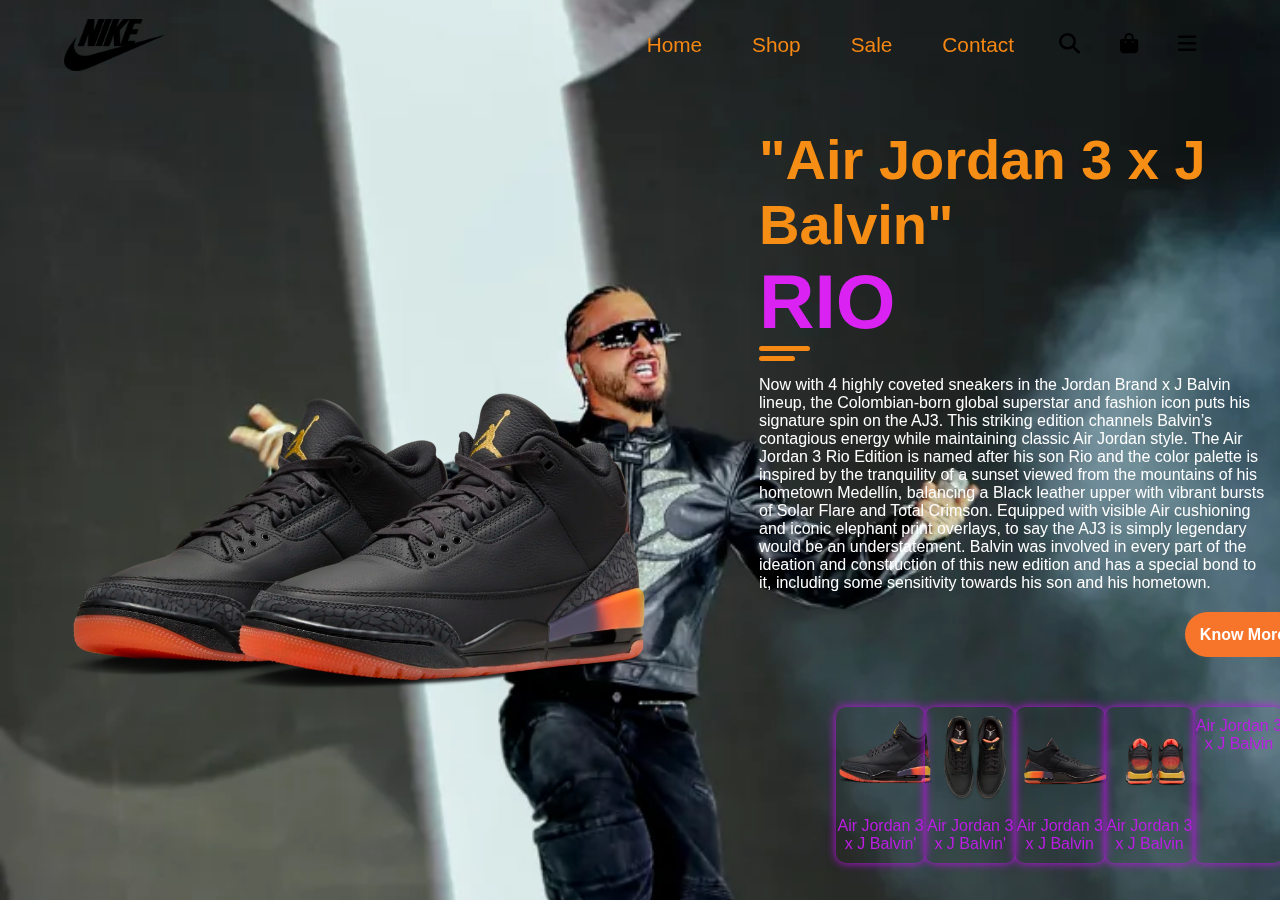
==== J bavlin nk.html @ c175f49c "Add files via upload" ====
<!DOCTYPE html>
<html lang="en">
<head>
    <meta charset="UTF-8">
    <meta name="viewport" content="width=device-width, initial-scale=1.0">
    <link rel="stylesheet" href="https://cdnjs.cloudflare.com/ajax/libs/font-awesome/6.5.1/css/all.min.css">
    <link rel="stylesheet" href="https://unpkg.com/aos@next/dist/aos.css" />
    <link rel="stylesheet" href="style.css">
    <title>Shoes Website</title>
</head>
<body>
    <nav>
        <div class="nav-container">
            <div class="logo">
                <img src="nikePNG.png" alt="">
            </div>
            <div class="other">
                <div class="links">
                    <div class="link" data-aos="fade-up" data-aos-duration="1000"><a href="NIKE SLID.html">Home</a></div>
                    <div class="link" data-aos="fade-up" data-aos-duration="1000" data-aos-delay="100"><a href="">Shop</a></div>
                    <div class="link" data-aos="fade-up" data-aos-duration="1000" data-aos-delay="200"><a href="">Sale</a></div>
                    <div class="link" data-aos="fade-up" data-aos-duration="1000" data-aos-delay="300"><a href="">Contact</a></div>
                </div>
                <div class="icons">
                    <div data-aos="fade-up" data-aos-duration="1000" data-aos-delay="400"><i class="fa-solid fa-magnifying-glass"></i></div>
                    <div data-aos="fade-up" data-aos-duration="1000" data-aos-delay="500"><i class="fa-solid fa-bag-shopping"></i></div>
                    <div data-aos="fade-up" data-aos-duration="1000" data-aos-delay="600"><i class="fa-solid fa-bars hamburg" onclick="hamburg()"></i></div>
                </div>
            </div>
        </div>
        <div class="dropdown">
            <div class="links">
                <div class="link"><a href="NIKE SLID.html">Home</a></div>
                <div class="link"><a href="">Shop</a></div>
                <div class="link"><a href="">Sale</a></div>
                <div class="link"><a href="">Contact</a></div>
                <i class="fa-solid fa-xmark cancel" onclick="cancel()"></i>
            </div>
        </div>
    </nav>
    <section>
        <div class="image" data-aos="zoom-in-right" data-aos-duration="2000">
            <img src="j6.webp" alt="">
        </div>
        <div class="content">
            <h2 data-aos="fade-right" data-aos-duration="1200" data-aos-delay="700">"Air Jordan 3 x J Balvin"</h2>
            <h1 data-aos="zoom-in" data-aos-duration="1200" data-aos-delay="900">RIO<span></span></h1>
            <hr class="fir-line" data-aos="fade-right" data-aos-duration="1000" data-aos-delay="1000">
            <hr class="sec-line" data-aos="fade-right" data-aos-duration="1000" data-aos-delay="1100">
            <p data-aos="zoom-out" data-aos-duration="1200" data-aos-delay="1200">Now with 4 highly coveted sneakers in the Jordan Brand x J Balvin lineup, the Colombian-born global superstar and fashion icon puts his signature spin on the AJ3. This striking edition channels Balvin’s contagious energy while maintaining classic Air Jordan style. The Air Jordan 3 Rio Edition is named after his son Rio and the color palette is inspired by the tranquility of a sunset viewed from the mountains of his hometown Medellín, balancing a Black leather upper with vibrant bursts of Solar Flare and Total Crimson. Equipped with visible Air cushioning and iconic elephant print overlays, to say the AJ3 is simply legendary would be an understatement. Balvin was involved in every part of the ideation and construction of this new edition and has a special bond to it, including some sensitivity towards his son and his hometown. </p>
            <div class="btn" data-aos="fade-right" data-aos-duration="1200" data-aos-delay="1300"><a href="https://www.nike.com/launch/t/air-jordan-3-x-j-balvin-rio"><button>Know More</button></div><a>
            <div class="other-shoes">
                <div class="shoes" data-aos="fade-up" data-aos-duration="1200" data-aos-delay="1500">        
                    <img src="j1.webp" alt="" onclick="window.open(this.src, 'modal', 'popup')">
                    <label for="">Air Jordan 3 x J Balvin'</label>
                </div>

                <div class="shoes" data-aos="fade-up" data-aos-duration="1200" data-aos-delay="1600">
                    <img src="j4.webp" alt="" onclick="window.open(this.src, 'modal', 'popup')">
                    <label for ="">Air Jordan 3 x J Balvin'</label>
                </div>

                <div class="shoes" data-aos="fade-up" data-aos-duration="1200" data-aos-delay="1600">
                    <img src="j3.webp" alt="" onclick="window.open(this.src, 'modal', 'popup')">
                    <label for="">Air Jordan 3 x J Balvin</label>
                </div>

                <div class="shoes" data-aos="fade-up" data-aos-duration="1200" data-aos-delay="1600">
                    <img src="j5.webp" alt="" onclick="window.open(this.src, 'modal', 'popup')">
                    <label for="">Air Jordan 3 x J Balvin</label>
                </div>
                
                <div class="shoes" data-aos="fade-up" data-aos-duration="1200" data-aos-delay="1700">
                    <img src="j 2.webp" alt="" onclick="window.open(this.src, 'modal', 'popup')">
                    <label for= >Air Jordan 3 x J Balvin</label>
                </div>
            </div>
        </div>
    </section>
    <script src="https://unpkg.com/aos@next/dist/aos.js"></script>
    <script>
      AOS.init({offset:1});    
    </script> 
    <script>
        function hamburg(){
            const navbar = document.querySelector(".dropdown");
            navbar.style.transform = "translateY(0px)"
        }

        function cancel(){
            const navbar = document.querySelector(".dropdown");
            navbar.style.transform = "translateY(-500px)"
        }
 
    </script>
</body>
</html>
---- style.css ----
*{
    padding: 0;
    margin: 0;
    font-family: sans-serif;
    box-sizing: border-box;
}
body{
    width: 100%;
    height: 100vh;
    background-image: url(j8.webp);
    background-position: center;
    background-repeat: no-repeat;
    background-size: cover;
}

p{
    color: #ffffff;
    font-size: bold(3rem, 6vw, 6rem)  
}
nav{
    width: 100%;
    height: 10vh;
}

.nav-container{
    padding: 0 5%;
    width: 100%;
    height: 100%;
    display: flex;
    justify-content: space-between;
    align-items: center;
}

nav .logo img{
    width: 100px;
    height: 100%;
    display: flex;
    align-items: center;
}

nav .other,
.nav-container .links,
.icons{
    display: flex;
}

.nav-container .links a,
.icons div i{
    cursor: pointer;
    font-size: 1.3rem;
    margin: 0 20px;
}

.nav-container .links a{
    margin: 0 25px;
    font-weight: 500;
    color: rgb(245, 135, 18);
    text-decoration: none;
    transition: 0.2s linear;
}

.nav-container .links a:hover{
    color: #d620fa;
}

.dropdown{
    width: 100%;
    height: auto;
    transform: translateY(-500px);
    position: absolute;
    top: 0;
    backdrop-filter: brightness(40%) blur(5px);
    transition: transform 0.3s linear;
}

.dropdown .links{
    width: 100%;
    display: flex;
    text-align: center;
    flex-direction: column;
}

.dropdown .links .link{
    padding: 15px 0;
    transition: 0.2s linear;
}

.dropdown .links .link a {
    color: white;
    text-decoration: none;
}

.dropdown .links .link:hover{
    background-color: #e8840b;
}

.dropdown .cancel{
    font-size: 2rem;
    color: white;
    position: absolute;
    top: 10px;
    right: 15px;
    transition: 0.2s linear;
}

.dropdown .cancel:hover{
    transform: rotate(90deg);
}

/* Section Start */

section{
    width: 100%;
    min-height: 90vh;
    display: flex;
    justify-content: center;
    align-items: center;
}

section .image{
    max-width: 700px;
}

.image img{
    width: 100%;
}

.content{
    width: 40%;
    margin-left: 50px;
}

.content h2{
    font-size: clamp(2rem, 5vw, 3.5rem);
    font-weight: 800;
    color: #f68d15;
}

.content h1{
    font-size: clamp(3rem, 6vw, 6rem);
    font-weight: 700;
    color: #da23f2;
}

.content h1 span{
    color: #f88f1f;
}

.content hr{
    height: 5px;
    background-color: #f68914;
    border: none;
    border-radius: 5px;
}

.content .fir-line{
    width: 10%;
}

.content .sec-line{
    width: 7%;
    margin-top: 5px;
}

.content p{
    margin-top: 15px;
}

.content .btn{
    margin: 20px 0;
    width: 100%;
    display: flex;
    justify-content: end;
    align-items: center;
}

.content .btn button{
    width: 135%;
    height: 5vh;
    font-size: 100%;
    font-weight: 600;
    color: white;
    background-color: #f7752b;
    border-radius: 40px;
    border: none;
    outline: none;
    transition: 0.2s linear;
}

.content .btn button:hover{
    box-shadow: 0 0 10px 5px #da23f2;
}

.content .other-shoes{
    margin:  0 15%;
    width: 70%;
    display: flex;
    justify-content: space-around;
}

.content .other-shoes .shoes{
    display: flex;
    margin-top: 30px;
    border-radius: 10px;
    flex-direction: column;
    width:25%;
    box-shadow: 0 0 10px rgb(192, 16, 236);
}

.content .other-shoes .shoes img{
    width: 100px;
    margin-top: -40px 0 10px 0;
    transition: 0.2s linear;
}

.shoes img:hover{
    scale: 1.2;
}

.other-shoes .shoes label{
    text-align: center;
    margin: 10px 0;
    color: #bb1de3;
}

  
@media (max-width:884px){
    body{
        background-image: url(bg2.png);
    }

    .nav-container .logo img{
        filter: drop-shadow(0 0 10px rgb(253, 157, 13));
    }

    section{
        margin-top: 0;
        display: flex;
        flex-direction: column;
    }

    .content{
        width: 95%;
        margin-left: 0;
    }

    .image{
        width: 100%;
        display: flex;
        justify-content: center;
    }

    .content .other-shoes{
        min-height: 21vh;
        margin-top: 15px 10%;
    }

    .other-shoes .shoes{
        display: flex;
        justify-content: center;
        align-items: center;
    }

}
@media (max-width:440px){
    .nav-container .links{
        display: none;
    }

    .image img{
        width: 65%;
    }

    .content .other-shoes{
        width: 100%;
        margin:15px 0 ;
    }
   
}
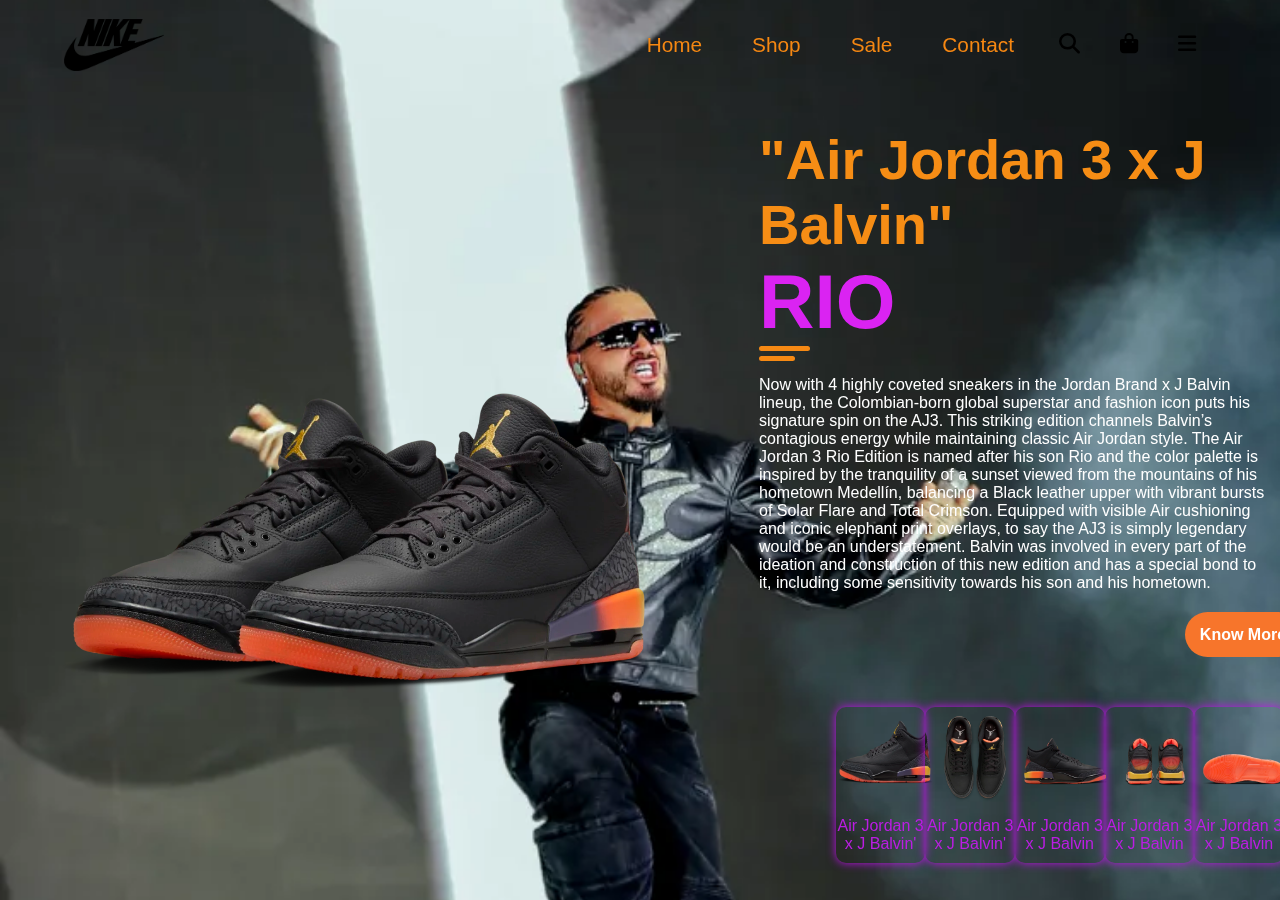
==== commit d9ad6cd9: "Update J bavlin nk.html" ====
--- a/J bavlin nk.html
+++ b/J bavlin nk.html
@@ -16,7 +16,7 @@
             </div>
             <div class="other">
                 <div class="links">
-                    <div class="link" data-aos="fade-up" data-aos-duration="1000"><a href="NIKE SLID.html">Home</a></div>
+                    <div class="link" data-aos="fade-up" data-aos-duration="1000"><a href="index.html">Home</a></div>
                     <div class="link" data-aos="fade-up" data-aos-duration="1000" data-aos-delay="100"><a href="">Shop</a></div>
                     <div class="link" data-aos="fade-up" data-aos-duration="1000" data-aos-delay="200"><a href="">Sale</a></div>
                     <div class="link" data-aos="fade-up" data-aos-duration="1000" data-aos-delay="300"><a href="">Contact</a></div>
@@ -30,7 +30,7 @@
         </div>
         <div class="dropdown">
             <div class="links">
-                <div class="link"><a href="NIKE SLID.html">Home</a></div>
+                <div class="link"><a href="index.html">Home</a></div>
                 <div class="link"><a href="">Shop</a></div>
                 <div class="link"><a href="">Sale</a></div>
                 <div class="link"><a href="">Contact</a></div>
@@ -94,4 +94,4 @@
  
     </script>
 </body>
-</html>+</html>
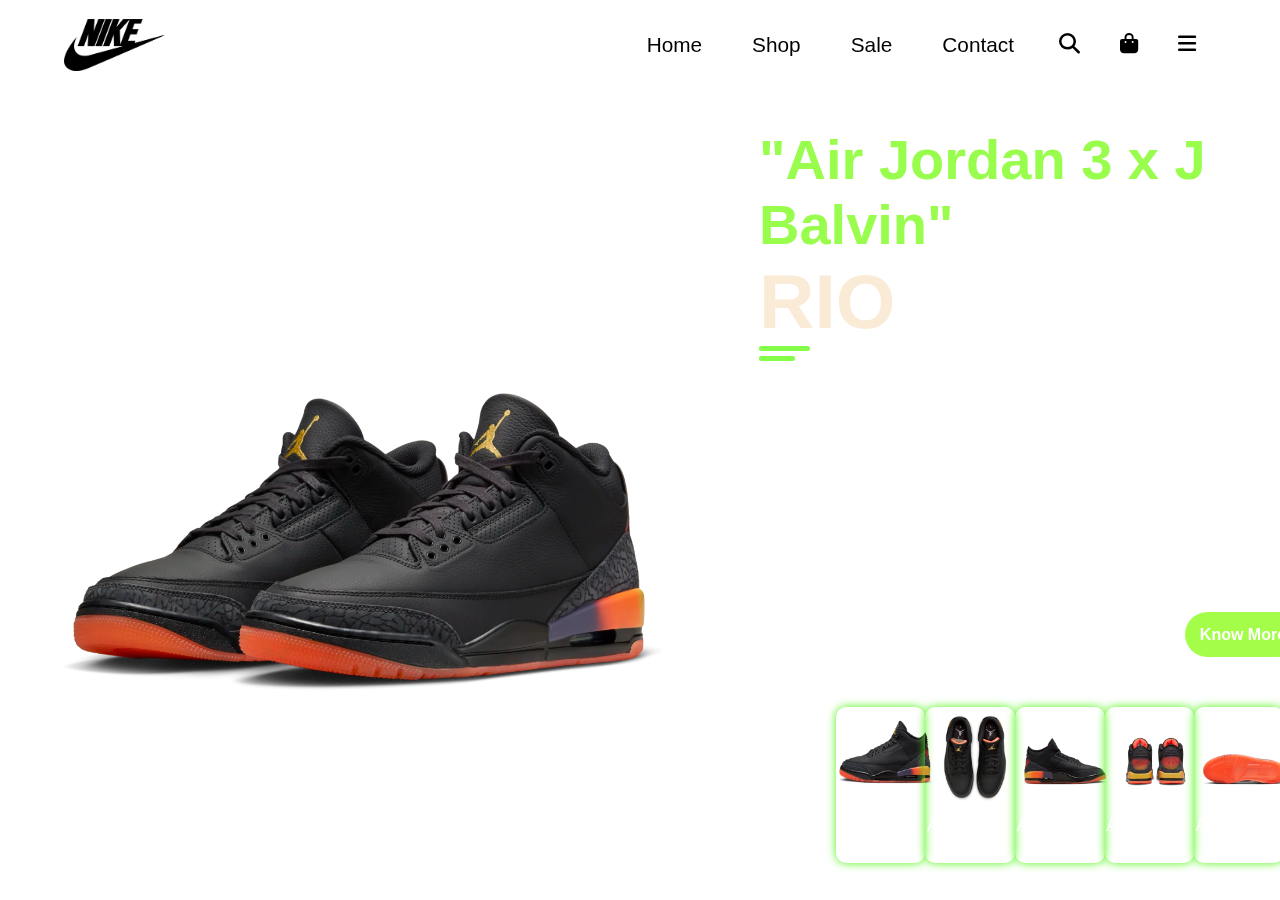
==== commit ab70ee62: "Update J bavlin nk.html" ====
--- a/J bavlin nk.html
+++ b/J bavlin nk.html
@@ -5,7 +5,7 @@
     <meta name="viewport" content="width=device-width, initial-scale=1.0">
     <link rel="stylesheet" href="https://cdnjs.cloudflare.com/ajax/libs/font-awesome/6.5.1/css/all.min.css">
     <link rel="stylesheet" href="https://unpkg.com/aos@next/dist/aos.css" />
-    <link rel="stylesheet" href="style.css">
+    <link rel="stylesheet" href="assets 3/css/style.css">
     <title>Shoes Website</title>
 </head>
 <body>
--- a/assets 3/css/style.css
+++ b/assets 3/css/style.css
@@ -0,0 +1,279 @@
+*{
+    padding: 0;
+    margin: 0;
+    font-family: sans-serif;
+    box-sizing: border-box;
+}
+body{
+    width: 100%;
+    height: 100vh;
+    background-image: url(jack-bright-cactus-fz8117-102.jpg);
+    background-position: center;
+    background-repeat: no-repeat;
+    background-size: cover;
+}
+p{
+    color: #ffffff;
+    font-size: bold(3rem, 6vw, 6rem);
+}
+
+nav{
+    width: 100%;
+    height: 10vh;
+}
+
+.nav-container{
+    padding: 0 5%;
+    width: 100%;
+    height: 100%;
+    display: flex;
+    justify-content: space-between;
+    align-items: center;
+}
+
+nav .logo img{
+    width: 100px;
+    height: 100%;
+    display: flex;
+    align-items: center;
+}
+
+nav .other,
+.nav-container .links,
+.icons{
+    display: flex;
+}
+
+.nav-container .links a,
+.icons div i{
+    cursor: pointer;
+    font-size: 1.3rem;
+    margin: 0 20px;
+}
+
+.nav-container .links a{
+    margin: 0 25px;
+    font-weight: 500;
+    color: black;
+    text-decoration: none;
+    transition: 0.2s linear;
+}
+
+.nav-container .links a:hover{
+    color: #48ec66;
+}
+
+.dropdown{
+    width: 100%;
+    height: auto;
+    transform: translateY(-500px);
+    position: absolute;
+    top: 0;
+    backdrop-filter: brightness(40%) blur(5px);
+    transition: transform 0.3s linear;
+}
+
+.dropdown .links{
+    width: 100%;
+    display: flex;
+    text-align: center;
+    flex-direction: column;
+}
+
+.dropdown .links .link{
+    padding: 15px 0;
+    transition: 0.2s linear;
+}
+
+.dropdown .links .link a {
+    color: white;
+    text-decoration: none;
+}
+
+.dropdown .links .link:hover{
+    background-color: #4cf832;
+}
+
+.dropdown .cancel{
+    font-size: 2rem;
+    color: white;
+    position: absolute;
+    top: 10px;
+    right: 15px;
+    transition: 0.2s linear;
+}
+
+.dropdown .cancel:hover{
+    transform: rotate(90deg);
+}
+
+/* Section Start */
+
+section{
+    width: 100%;
+    min-height: 90vh;
+    display: flex;
+    justify-content: center;
+    align-items: center;
+}
+
+section .image{
+    max-width: 700px;
+}
+
+.image img{
+    width: 100%;
+}
+
+.content{
+    width: 40%;
+    margin-left: 50px;
+}
+
+.content h2{
+    font-size: clamp(2rem, 5vw, 3.5rem);
+    font-weight: 800;
+    color: #99fd4d;
+}
+
+.content h1{
+    font-size: clamp(3rem, 6vw, 6rem);
+    font-weight: 700;
+    color: antiquewhite;
+}
+
+.content h1 span{
+    color: #94f747;
+}
+
+.content hr{
+    height: 5px;
+    background-color: #84fe48;
+    border: none;
+    border-radius: 5px;
+}
+
+.content .fir-line{
+    width: 10%;
+}
+
+.content .sec-line{
+    width: 7%;
+    margin-top: 5px;
+}
+
+.content p{
+    margin-top: 15px;
+}
+
+.content .btn{
+    margin: 20px 0;
+    width: 100%;
+    display: flex;
+    justify-content: end;
+    align-items: center;
+}
+
+.content .btn button{
+    width: 135%;
+    height: 5vh;
+    font-size: 100%;
+    font-weight: 600;
+    color: white;
+    background-color: #a4fe49;
+    border-radius: 40px;
+    border: none;
+    outline: none;
+    transition: 0.2s linear;
+}
+
+.content .btn button:hover{
+    box-shadow: 0 0 10px 5px #a1f74a;
+}
+
+.content .other-shoes{
+    margin:  0 15%;
+    width: 70%;
+    display: flex;
+    justify-content: space-around;
+}
+
+.content .other-shoes .shoes{
+    display: flex;
+    margin-top: 30px;
+    border-radius: 10px;
+    flex-direction: column;
+    width:25%;
+    box-shadow: 0 0 10px rgb(80, 247, 19);
+}
+
+.content .other-shoes .shoes img{
+    width: 100px;
+    margin-top: -40px 0 10px 0;
+    transition: 0.2s linear;
+}
+
+.shoes img:hover{
+    scale: 1.2;
+}
+
+.other-shoes .shoes label{
+    text-align: center;
+    margin: 10px 0;
+    color: #ffffff;
+}
+
+@media (max-width:884px){
+    body{
+        background-image: url(bg2.png);
+    }
+
+    .nav-container .logo img{
+        filter: drop-shadow(0 0 10px rgb(63, 236, 24));
+    }
+
+    section{
+        margin-top: 0;
+        display: flex;
+        flex-direction: column;
+    }
+
+    .content{
+        width: 95%;
+        margin-left: 0;
+    }
+
+    .image{
+        width: 100%;
+        display: flex;
+        justify-content: center;
+    }
+
+    .content .other-shoes{
+        min-height: 21vh;
+        margin-top: 15px 10%;
+    }
+
+    .other-shoes .shoes{
+        display: flex;
+        justify-content: center;
+        align-items: center;
+    }
+
+}
+
+@media (max-width:440px){
+    .nav-container .links{
+        display: none;
+    }
+
+    .image img{
+        width: 65%;
+    }
+
+    .content .other-shoes{
+        width: 100%;
+        margin:15px 0 ;
+    }
+   
+}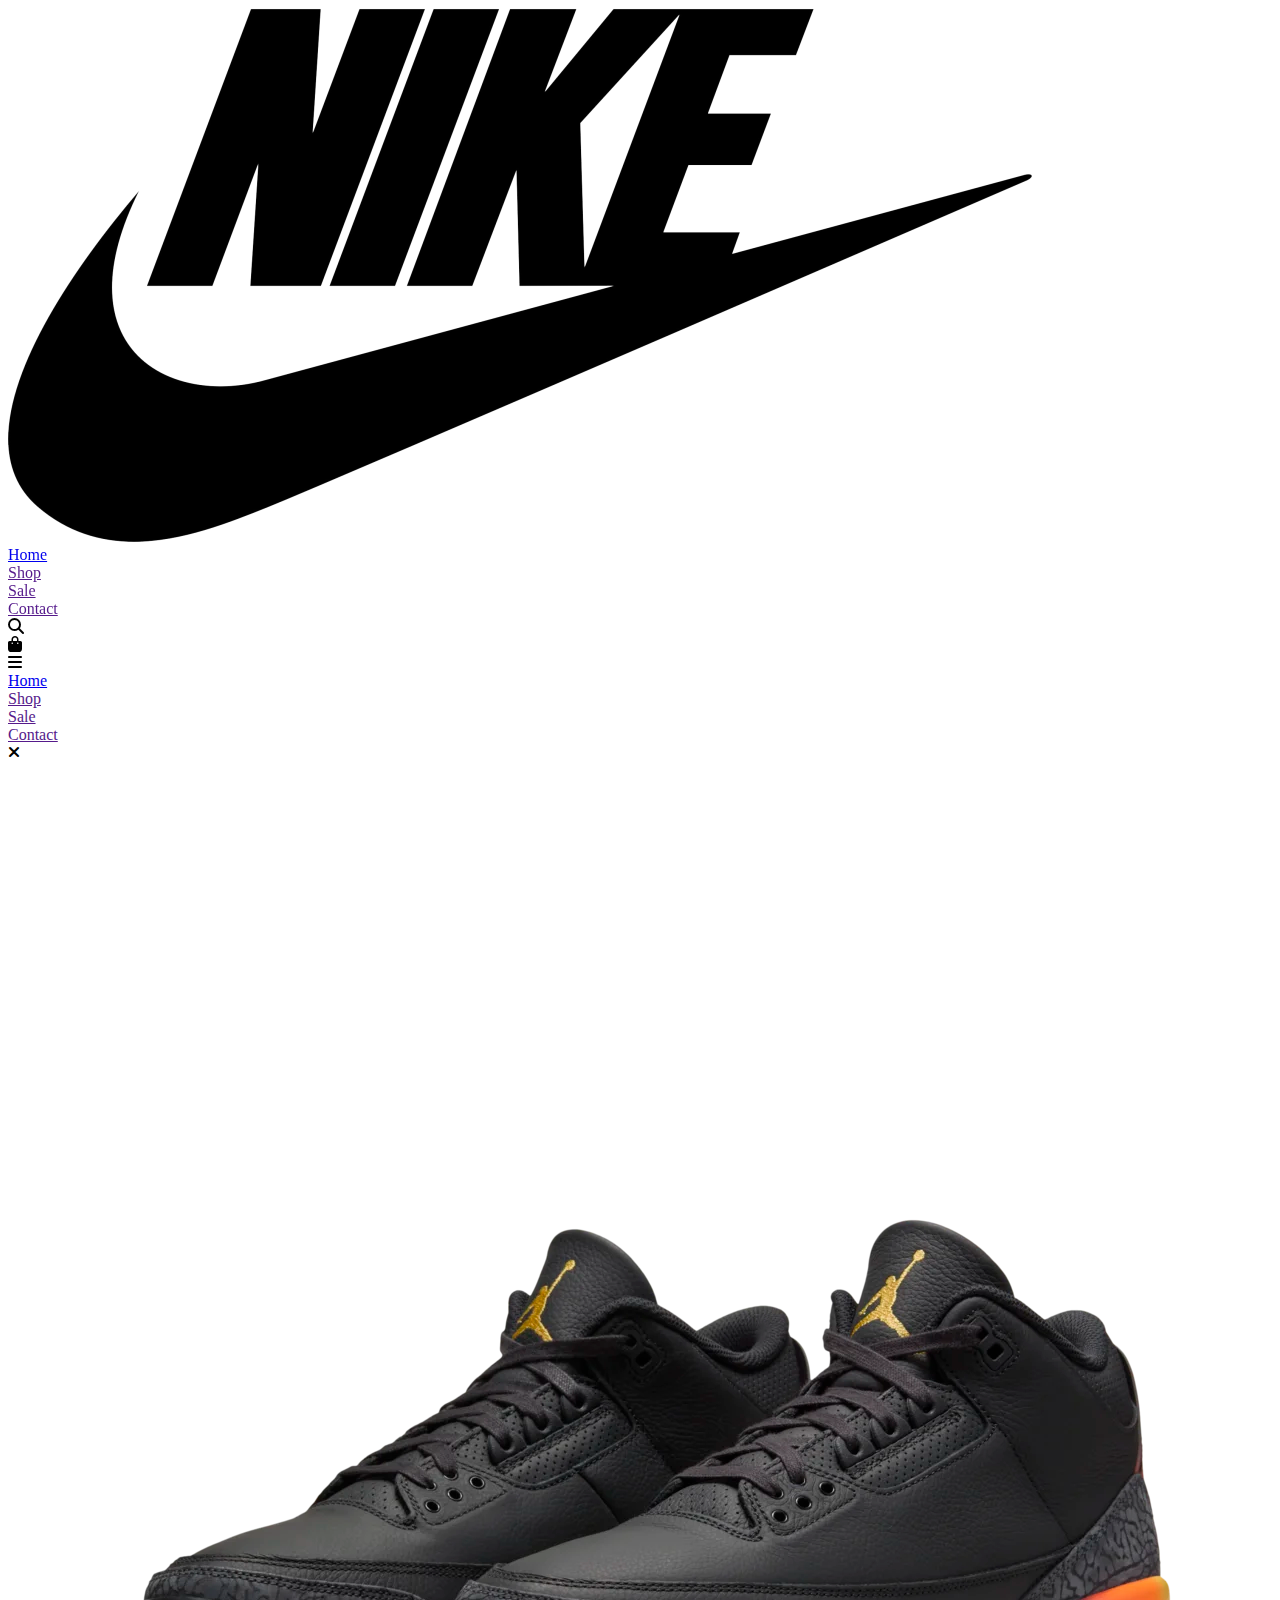
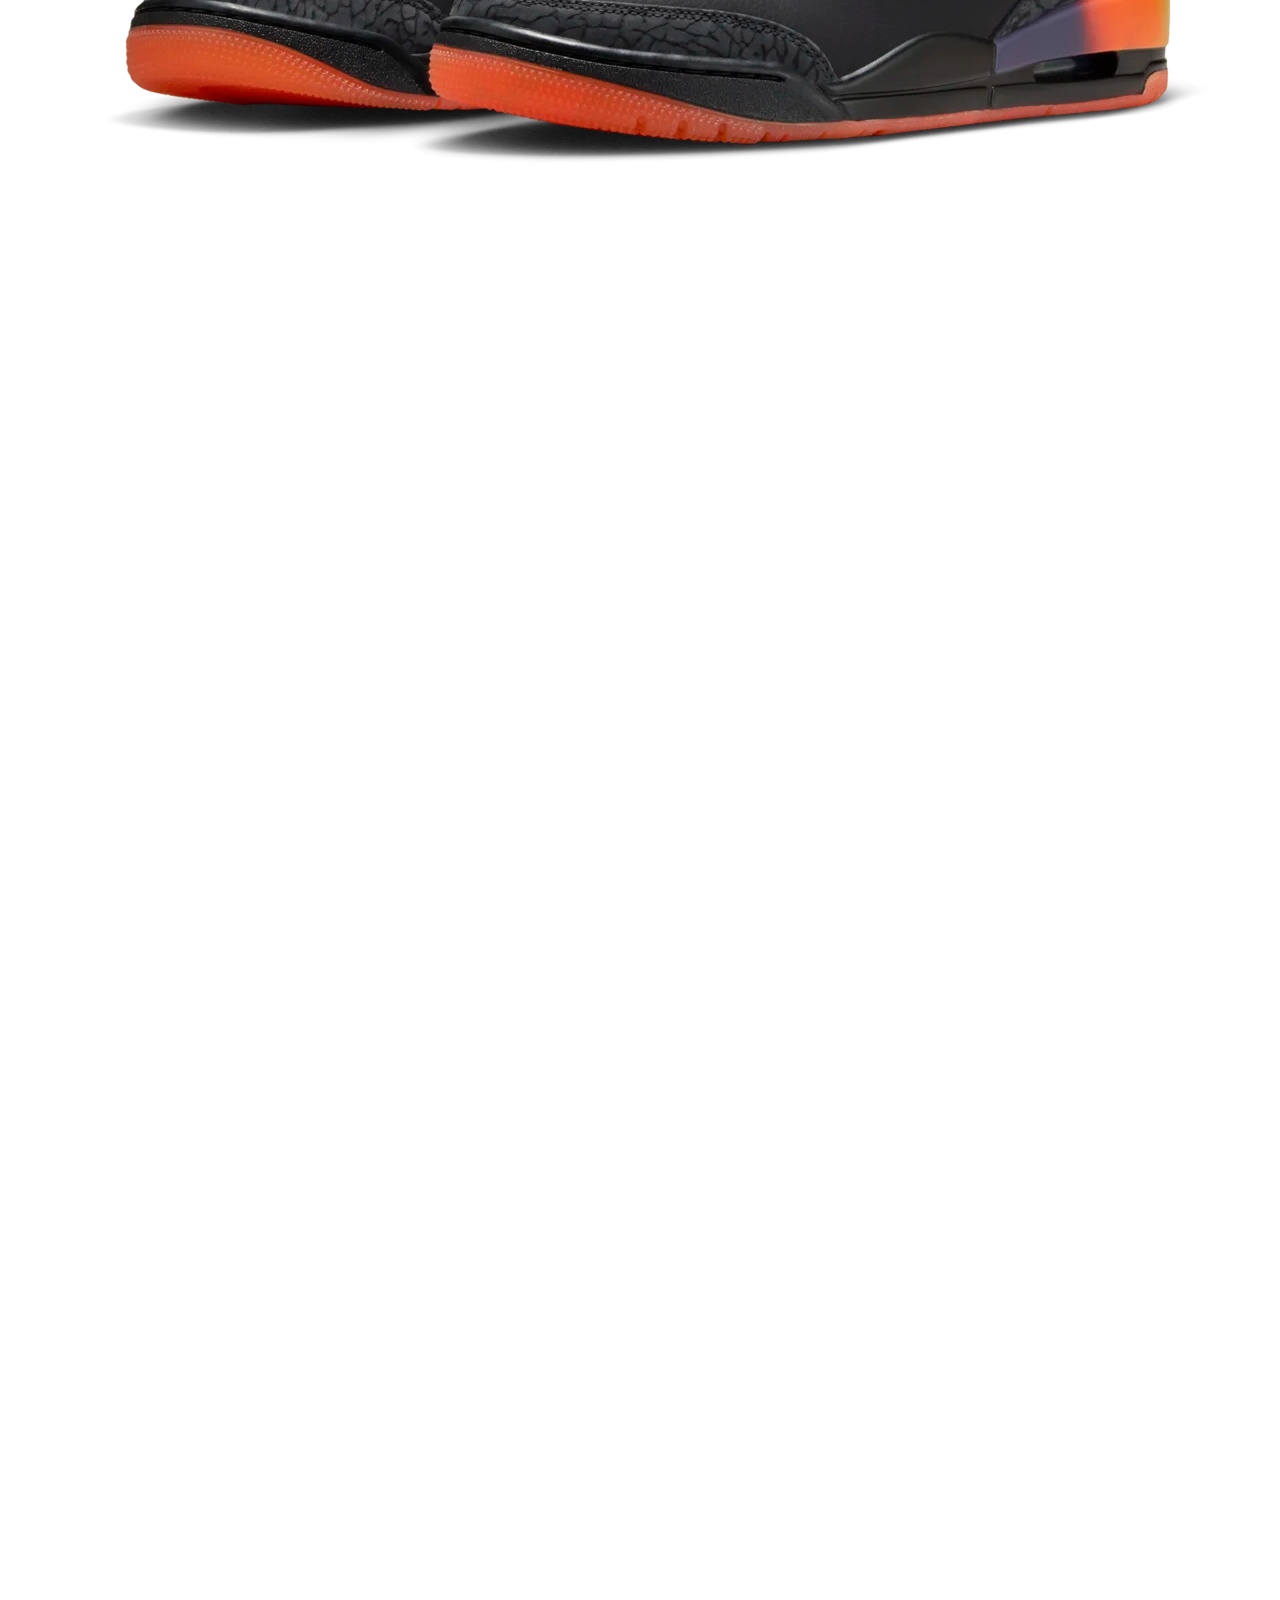
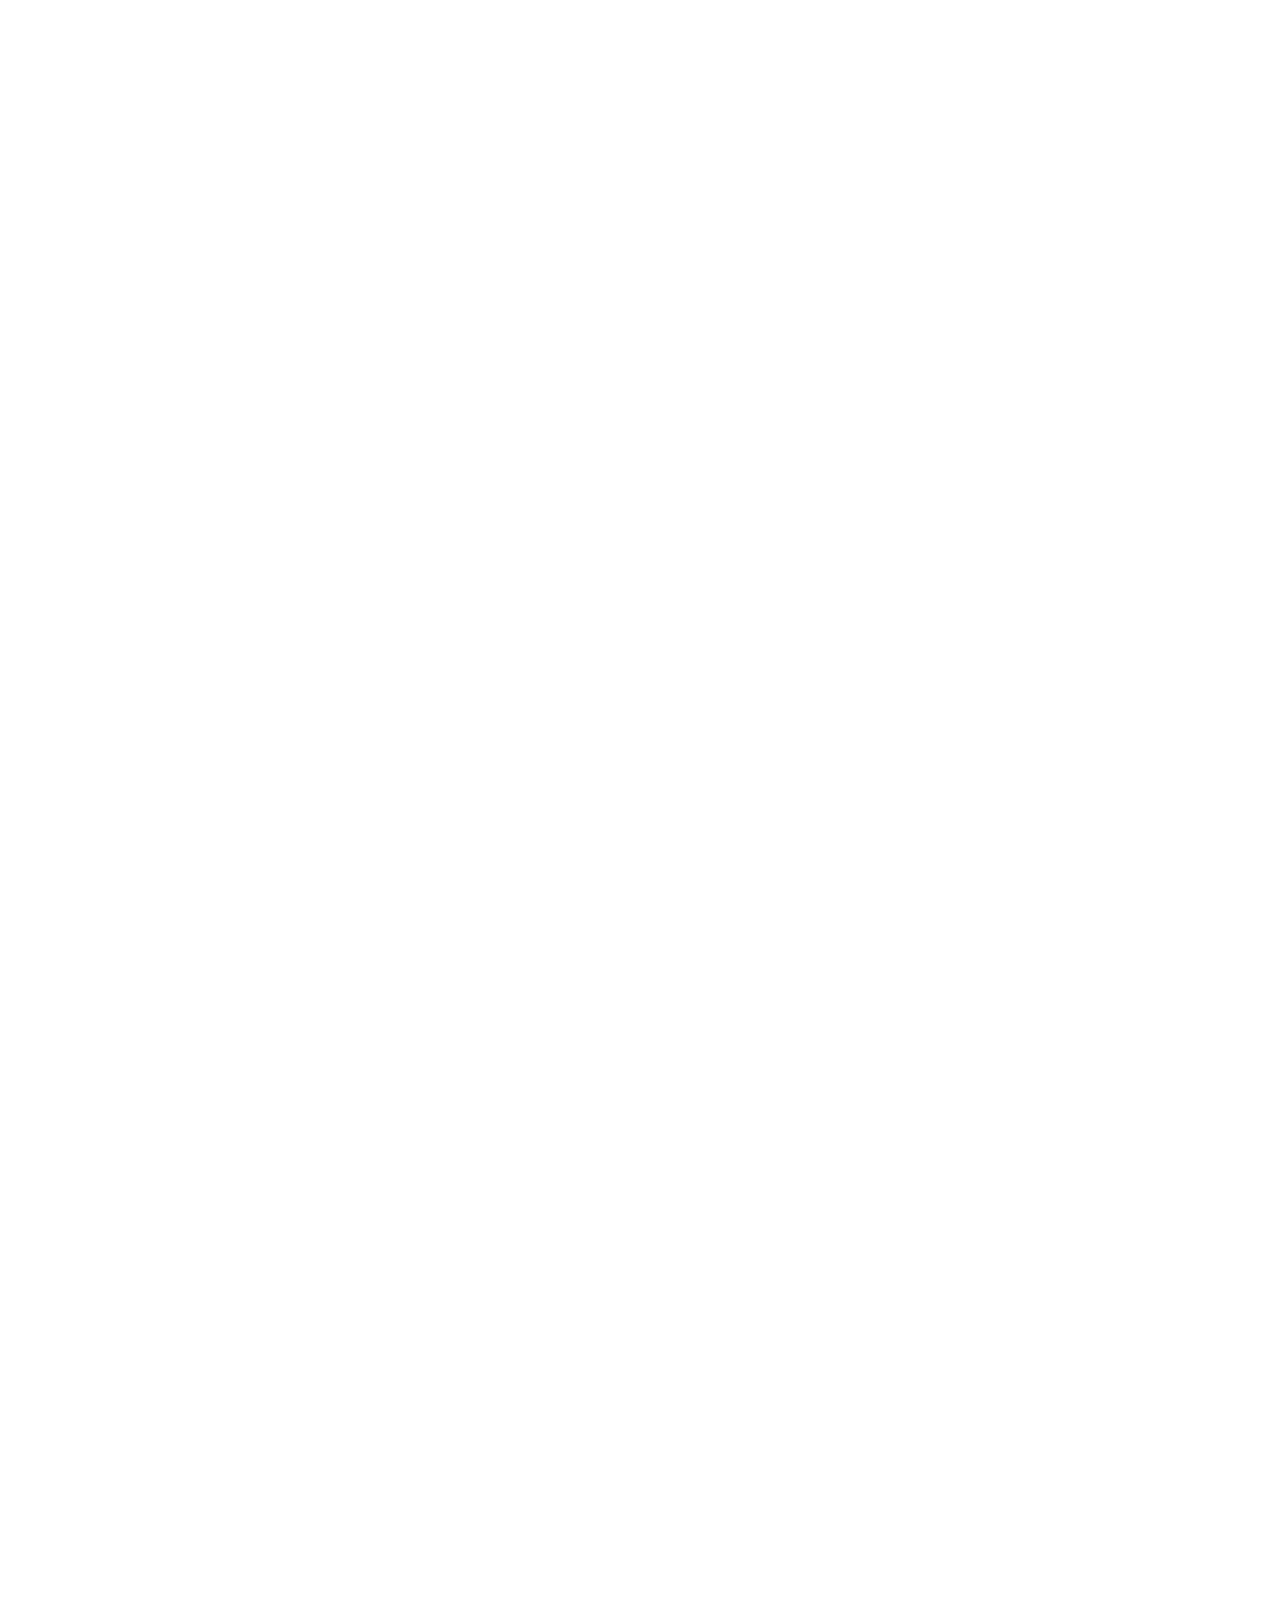
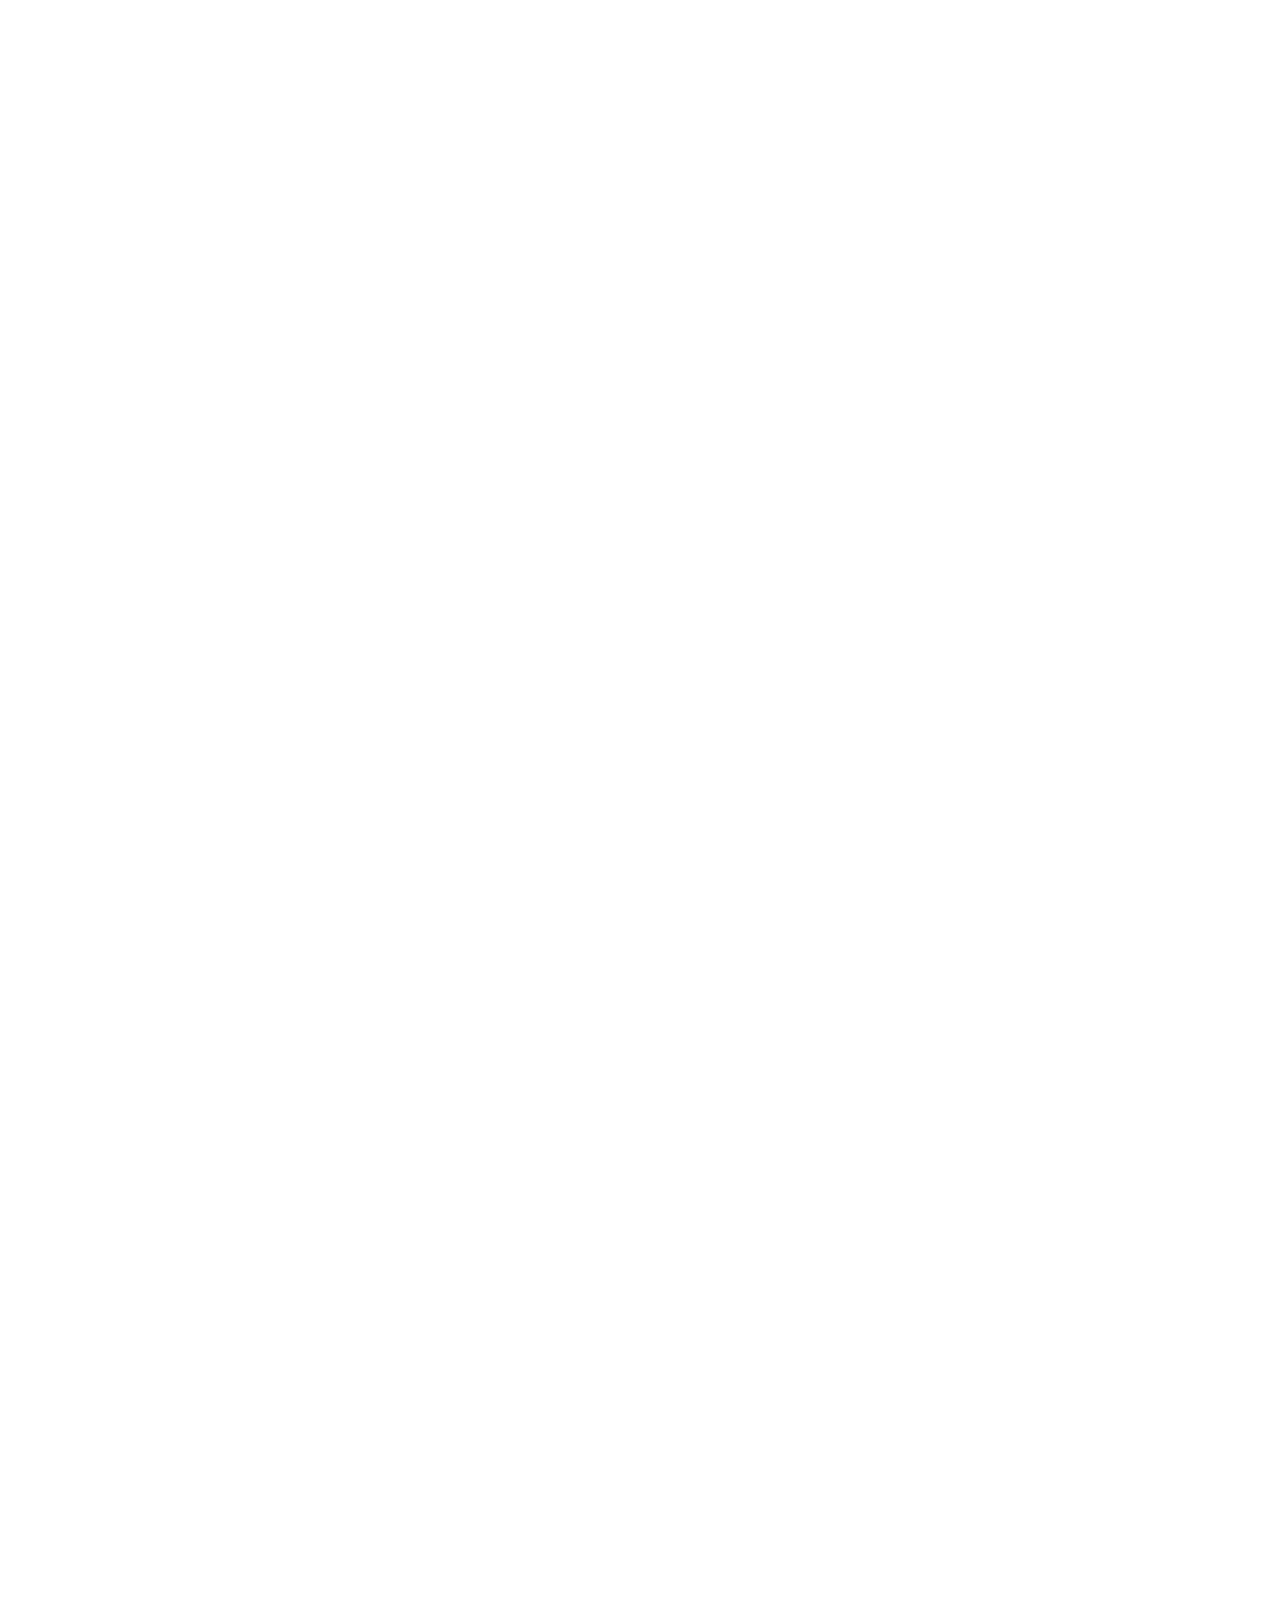
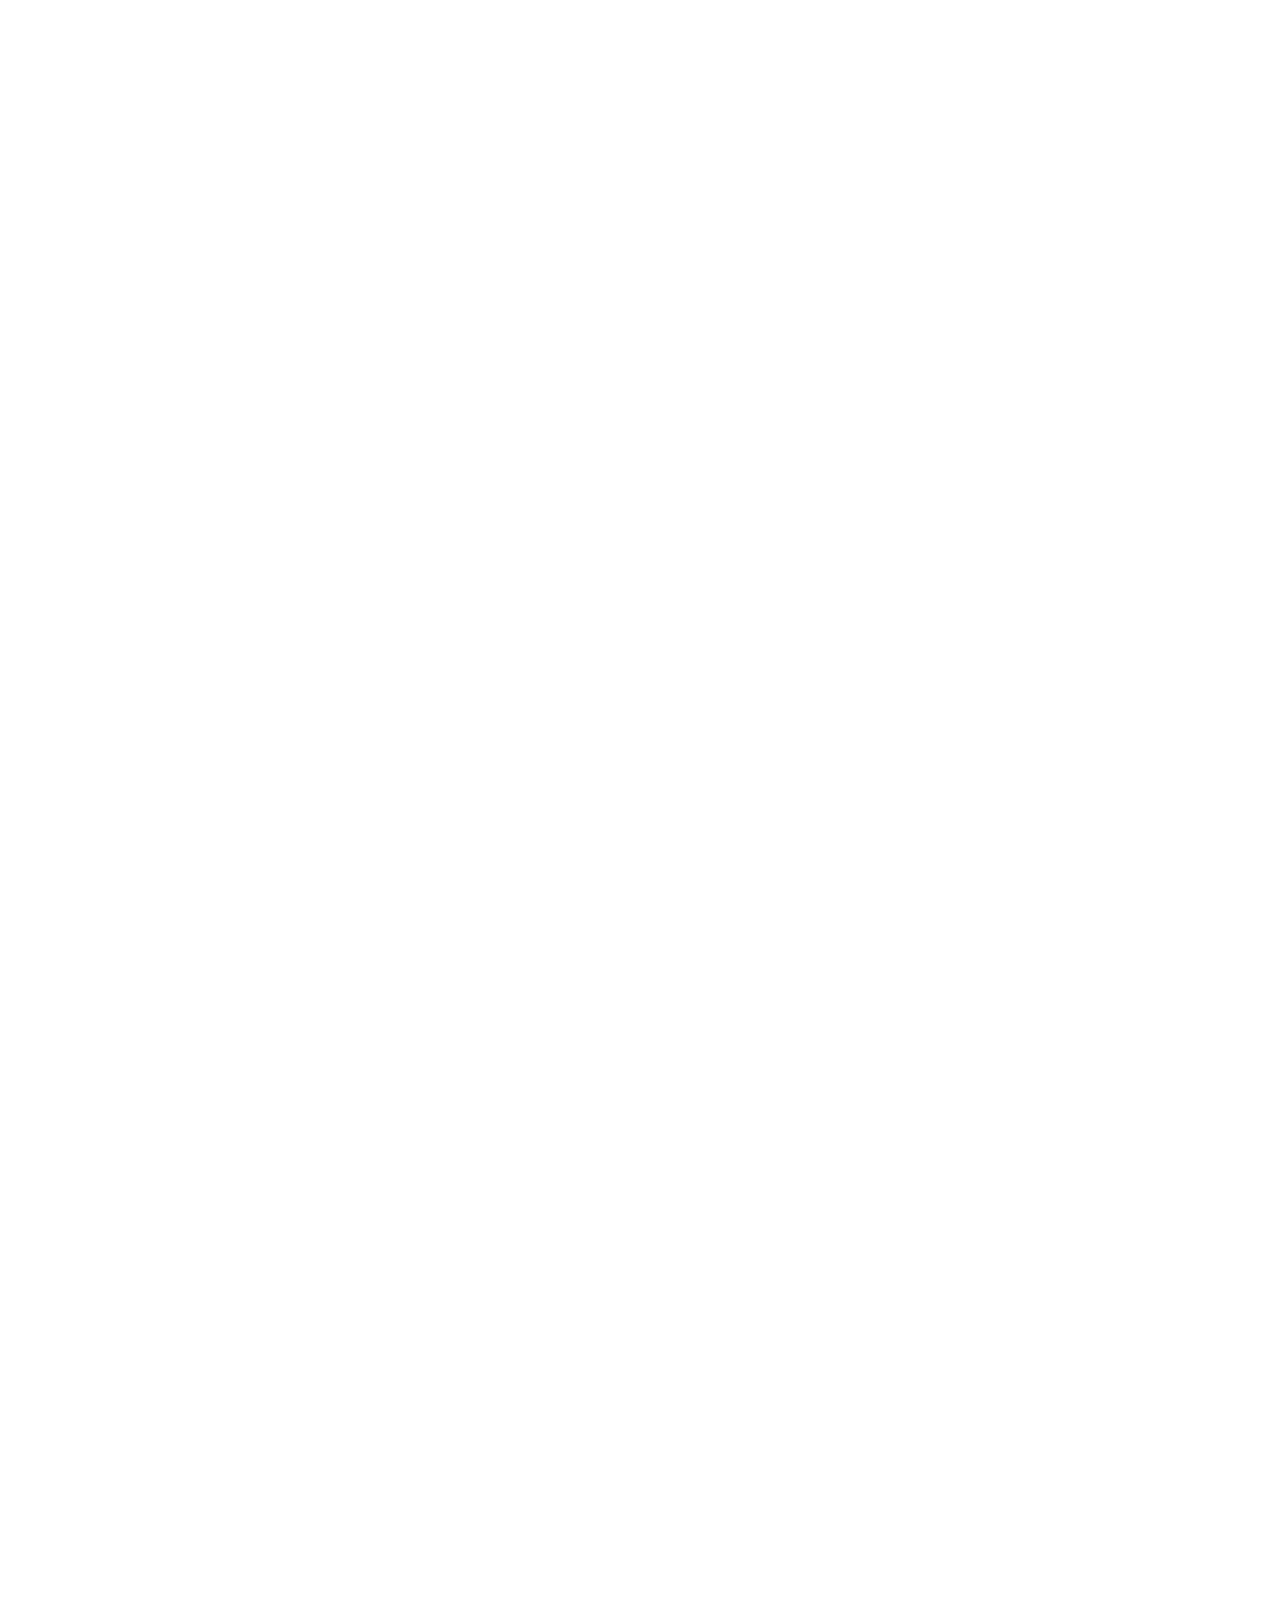
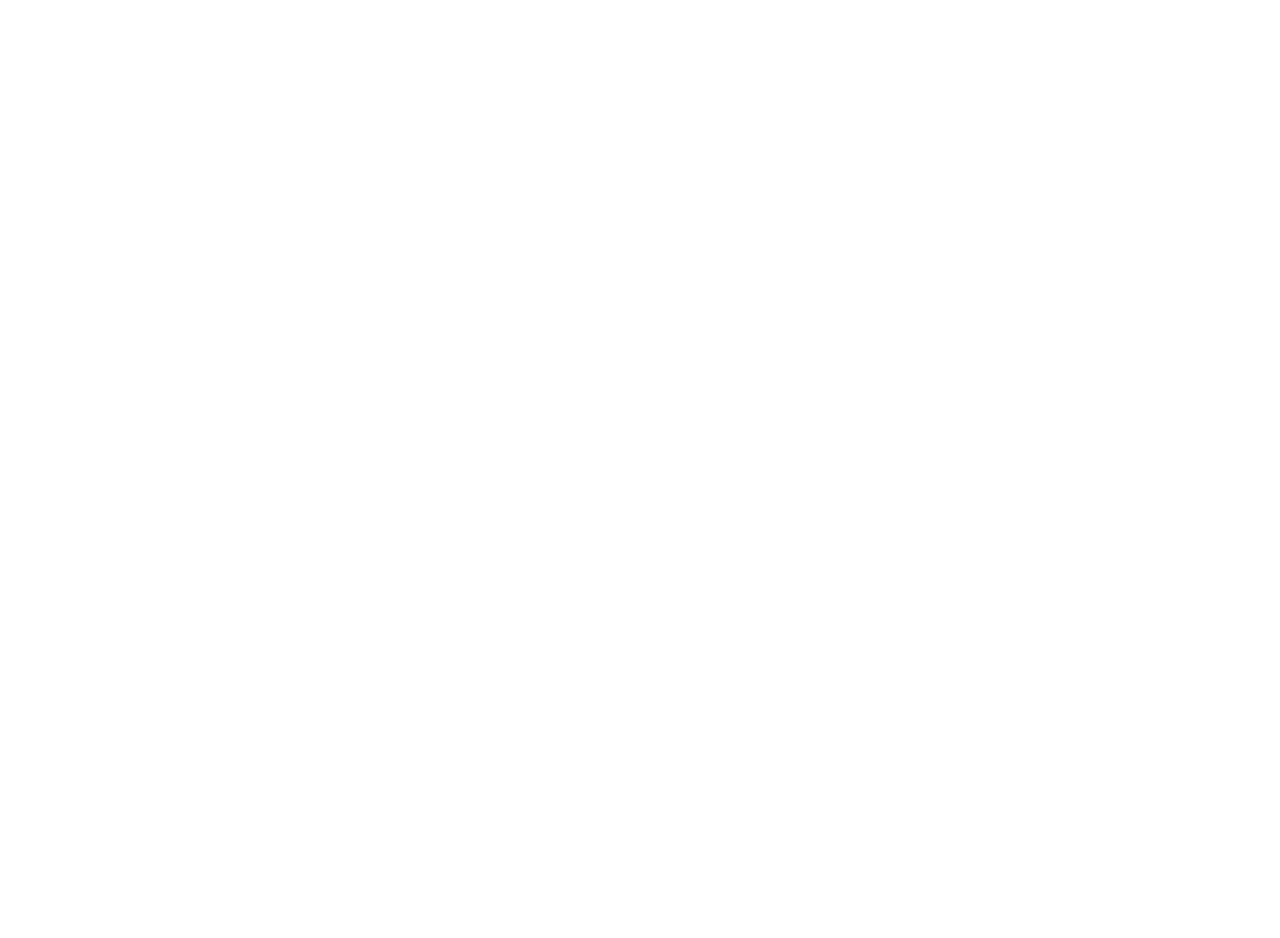
==== commit 0de5f170: "Update J bavlin nk.html" ====
--- a/J bavlin nk.html
+++ b/J bavlin nk.html
@@ -5,7 +5,7 @@
     <meta name="viewport" content="width=device-width, initial-scale=1.0">
     <link rel="stylesheet" href="https://cdnjs.cloudflare.com/ajax/libs/font-awesome/6.5.1/css/all.min.css">
     <link rel="stylesheet" href="https://unpkg.com/aos@next/dist/aos.css" />
-    <link rel="stylesheet" href="assets 3/css/style.css">
+    <link rel="stylesheet" href="bavlin.css" type="text/css">
     <title>Shoes Website</title>
 </head>
 <body>
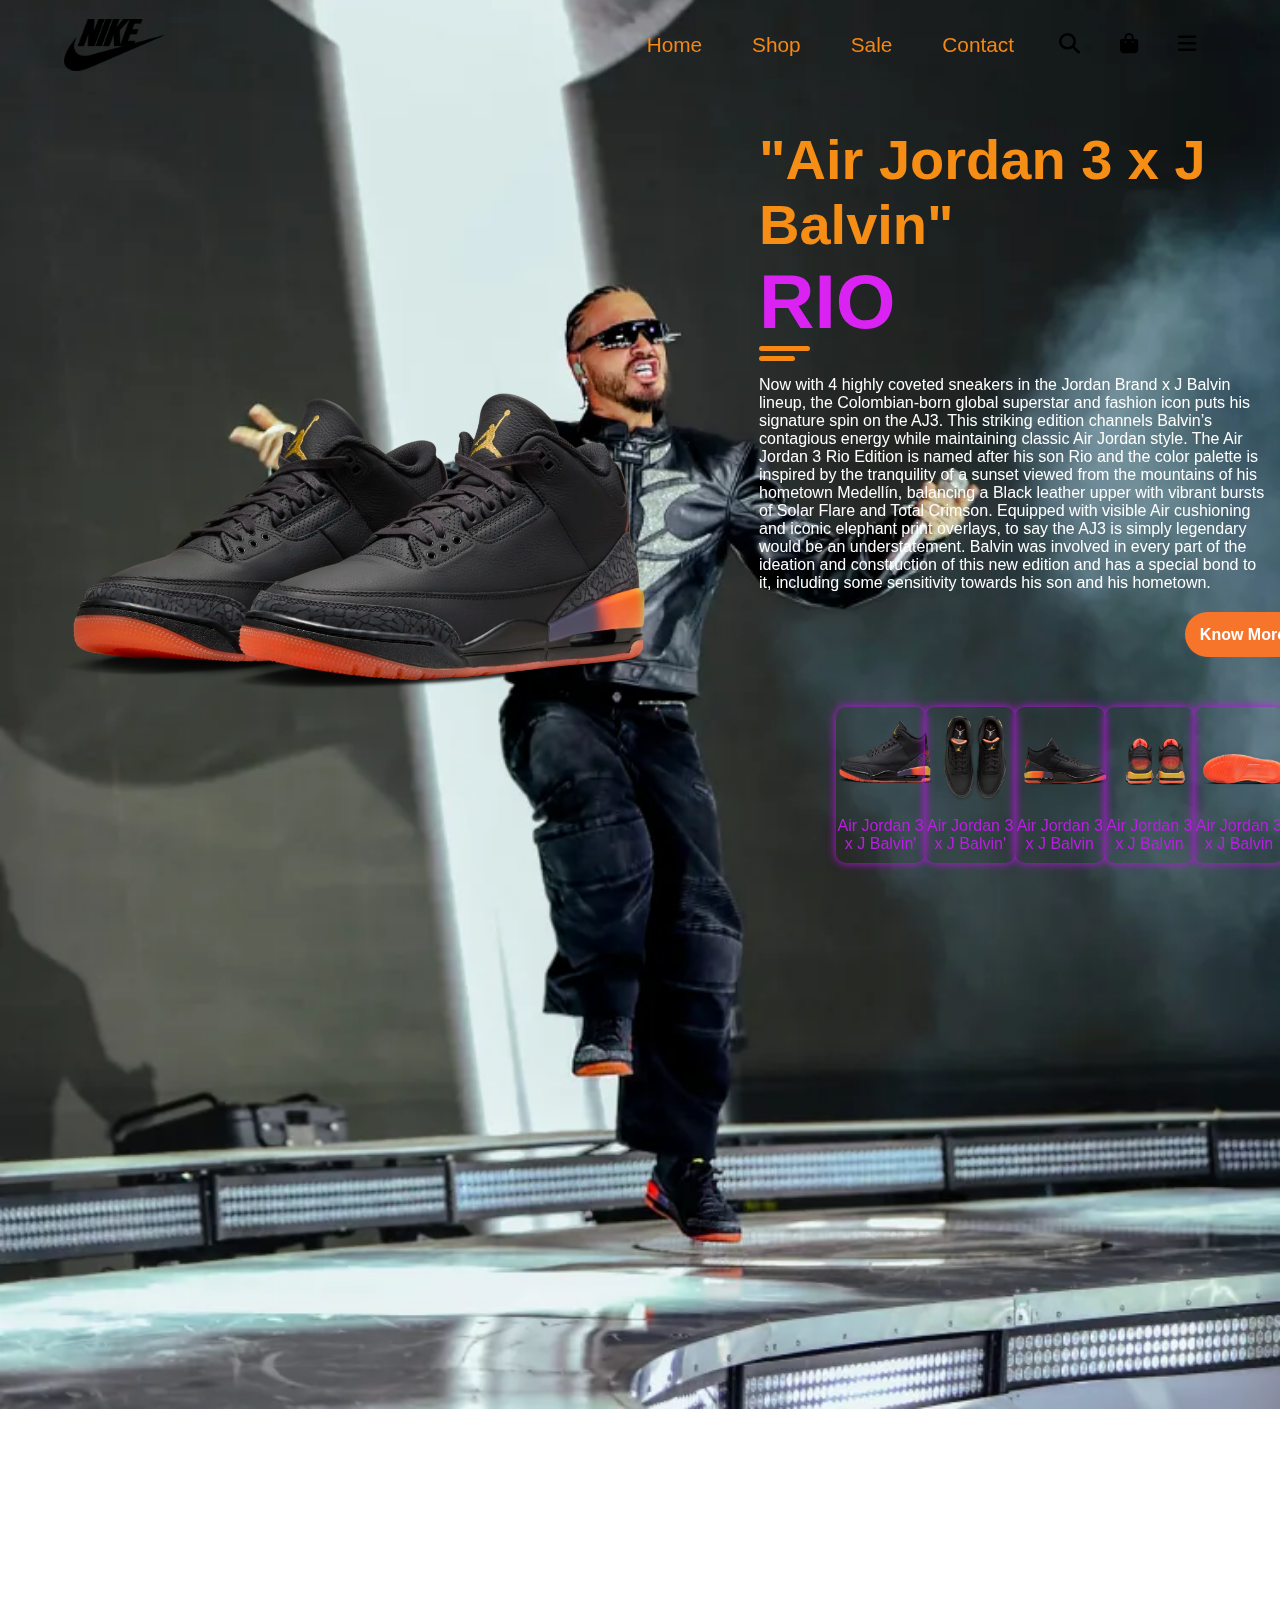
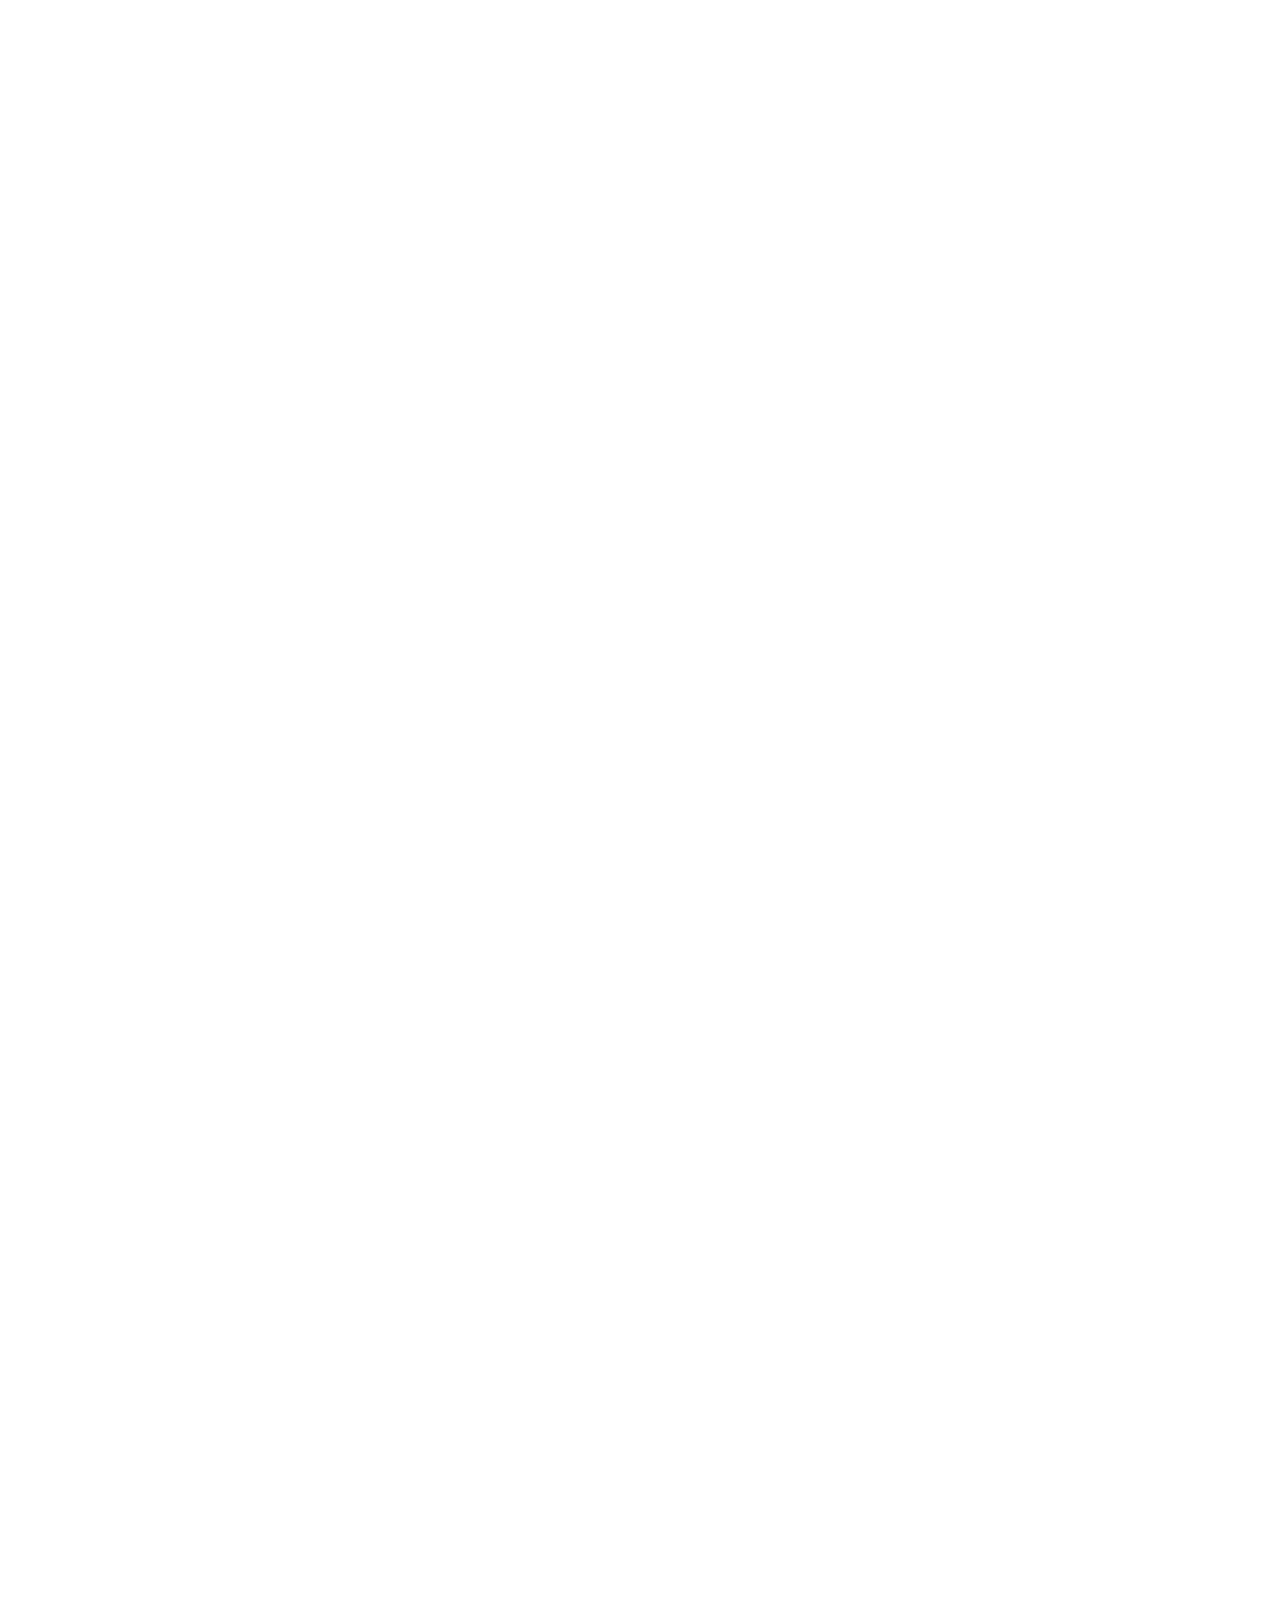
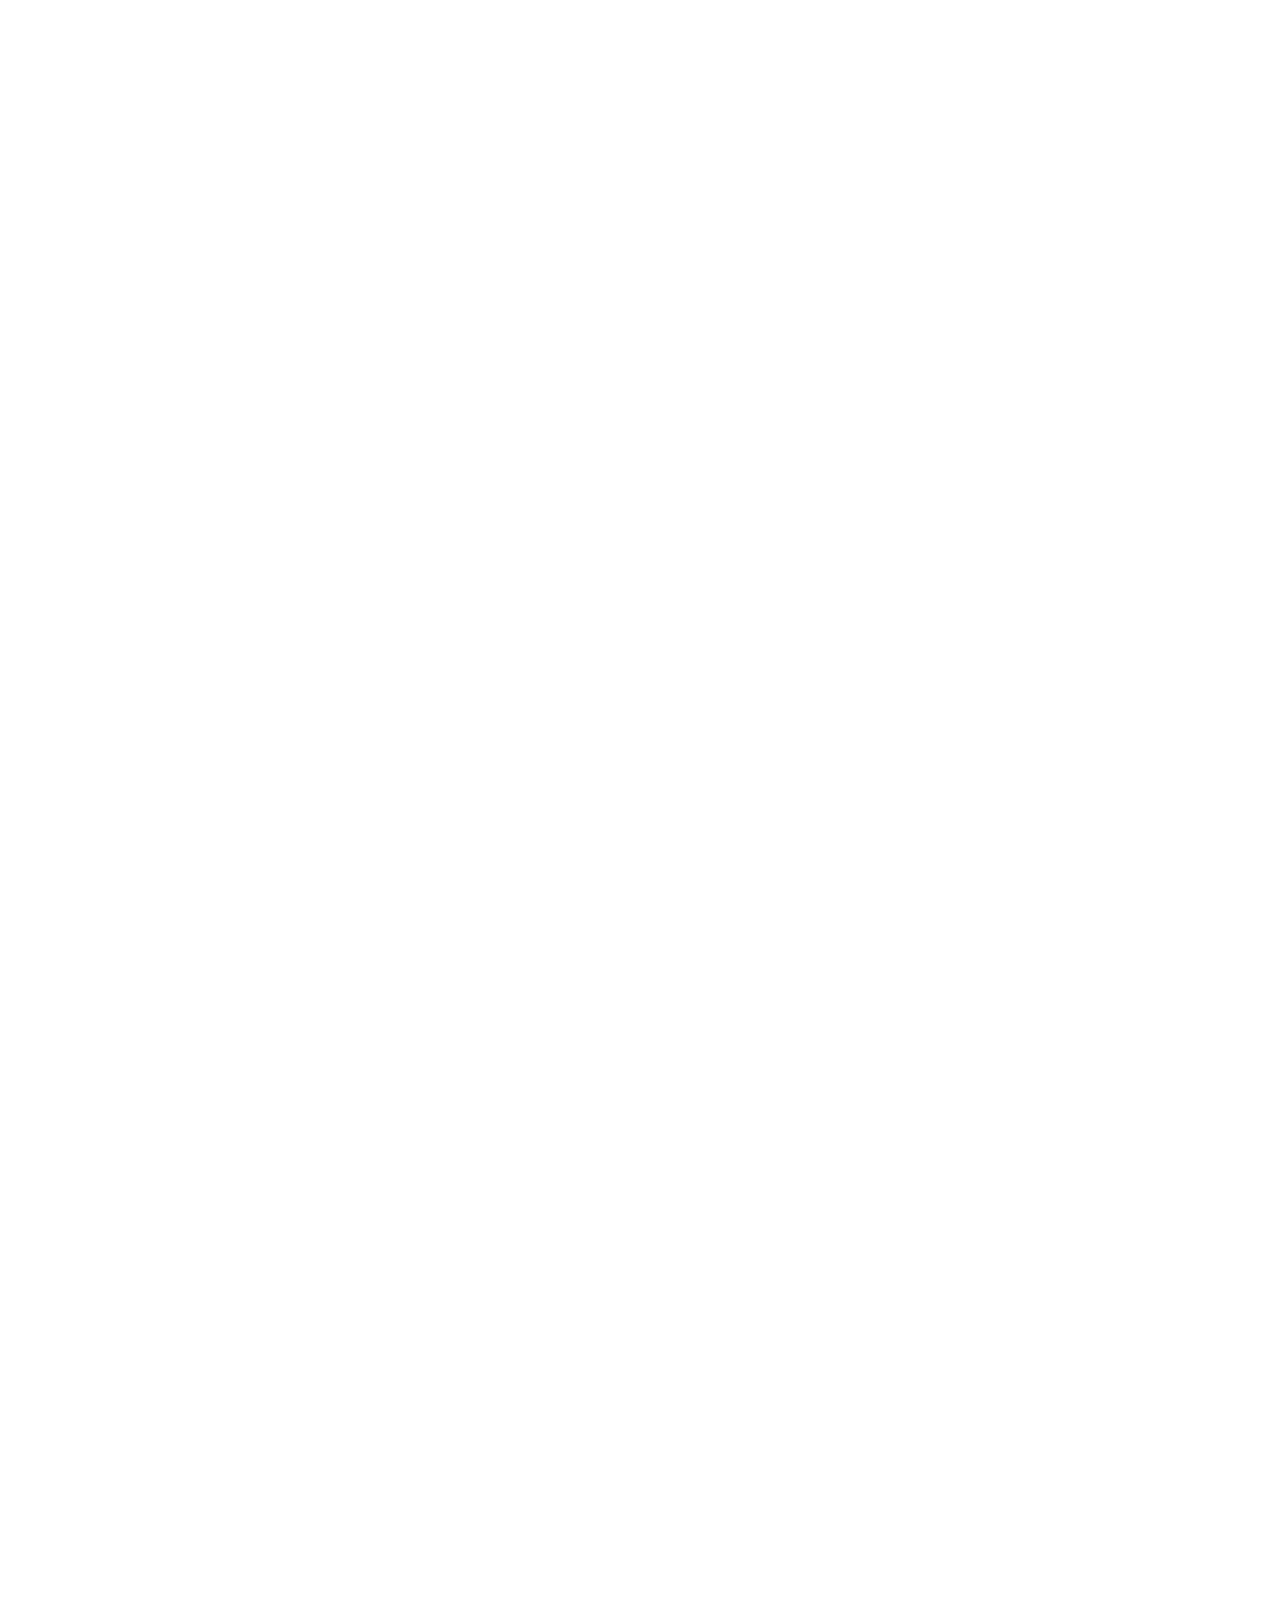
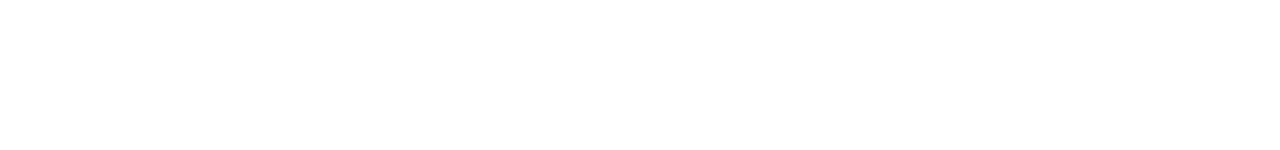
==== commit e18d62eb: "Update J bavlin nk.html" ====
--- a/J bavlin nk.html
+++ b/J bavlin nk.html
@@ -77,6 +77,81 @@
             </div>
         </div>
     </section>
+<body>  
+    <section>
+        <div class="image" data-aos="zoom-in-right" data-aos-duration="2000">
+            <img src="j5.webp" alt="">
+        </div>
+        <div class="content">
+            <h2 data-aos="fade-right" data-aos-duration="1200" data-aos-delay="700">" Over the decades, Air Jordan 3 has transcended the hoops game</h2>
+            <h1 data-aos="zoom-in" data-aos-duration="1200" data-aos-delay="900">and become a cultural icon"<span></span></h1>
+            <hr class="fir-line" data-aos="fade-right" data-aos-duration="1000" data-aos-delay="1000">
+            <hr class="sec-line" data-aos="fade-right" data-aos-duration="1000" data-aos-delay="1100">
+                </div>
+            </div>
+        </div>
+    </section>
+ </body>
+<body>  
+    <section>
+        <div class="image" data-aos="zoom-in-right" data-aos-duration="2000">
+            <img src="j1.webp" alt="">
+        </div>
+        <div class="content">
+            <h2 data-aos="fade-right" data-aos-duration="1200" data-aos-delay="700">"Jumpman Jack TR 'Bright Cactus"</h2>
+            <h1 data-aos="zoom-in" data-aos-duration="1200" data-aos-delay="900">JUMP LOW 1<span></span></h1>
+            <hr class="fir-line" data-aos="fade-right" data-aos-duration="1000" data-aos-delay="1000">
+            <hr class="sec-line" data-aos="fade-right" data-aos-duration="1000" data-aos-delay="1100">
+                </div>
+            </div>
+        </div>
+    </section>
+ </body> 
+ <body>  
+    <section>
+        <div class="image" data-aos="zoom-in-right" data-aos-duration="2000">
+            <img src="j4.webp" alt="">
+        </div>
+        <div class="content">
+            <h2 data-aos="fade-right" data-aos-duration="1200" data-aos-delay="700">"Jumpman Jack TR 'Bright Cactus"</h2>
+            <h1 data-aos="zoom-in" data-aos-duration="1200" data-aos-delay="900">JUMP LOW 1<span></span></h1>
+            <hr class="fir-line" data-aos="fade-right" data-aos-duration="1000" data-aos-delay="1000">
+            <hr class="sec-line" data-aos="fade-right" data-aos-duration="1000" data-aos-delay="1100">
+                </div>
+            </div>
+        </div>
+    </section>
+ </body> 
+ <body>  
+    <section>
+        <div class="image" data-aos="zoom-in-right" data-aos-duration="2000">
+            <img src="j 2.webp" alt="">
+        </div>
+        <div class="content">
+            <h2 data-aos="fade-right" data-aos-duration="1200" data-aos-delay="700">"Jumpman Jack TR 'Bright Cactus"</h2>
+            <h1 data-aos="zoom-in" data-aos-duration="1200" data-aos-delay="900">JUMP LOW 1<span></span></h1>
+            <hr class="fir-line" data-aos="fade-right" data-aos-duration="1000" data-aos-delay="1000">
+            <hr class="sec-line" data-aos="fade-right" data-aos-duration="1000" data-aos-delay="1100">
+                </div>
+            </div>
+        </div>
+    </section>
+ </body> 
+ <body>  
+    <section>
+        <div class="image" data-aos="zoom-in-right" data-aos-duration="2000">
+            <img src="j3.webp" alt="">
+        </div>
+        <div class="content">
+            <h2 data-aos="fade-right" data-aos-duration="1200" data-aos-delay="700">"Jumpman Jack TR 'Bright Cactus"</h2>
+            <h1 data-aos="zoom-in" data-aos-duration="1200" data-aos-delay="900">JUMP LOW 1<span></span></h1>
+            <hr class="fir-line" data-aos="fade-right" data-aos-duration="1000" data-aos-delay="1000">
+            <hr class="sec-line" data-aos="fade-right" data-aos-duration="1000" data-aos-delay="1100">
+                </div>
+            </div>
+        </div>
+    </section>
+ </body>       
     <script src="https://unpkg.com/aos@next/dist/aos.js"></script>
     <script>
       AOS.init({offset:1});    
--- a/bavlin.css
+++ b/bavlin.css
@@ -0,0 +1,279 @@
+*{
+    padding: 0;
+    margin: 0;
+    font-family: sans-serif;
+    box-sizing: border-box;
+}
+body{
+    width: 100%;
+    height: 100vh;
+    background-image: url(j8.webp);
+    background-position: center;
+    background-repeat: no-repeat;
+    background-size: cover;
+}
+
+p{
+    color: #ffffff;
+    font-size: bold(3rem, 6vw, 6rem)  
+}
+nav{
+    width: 100%;
+    height: 10vh;
+}
+
+.nav-container{
+    padding: 0 5%;
+    width: 100%;
+    height: 100%;
+    display: flex;
+    justify-content: space-between;
+    align-items: center;
+}
+
+nav .logo img{
+    width: 100px;
+    height: 100%;
+    display: flex;
+    align-items: center;
+}
+
+nav .other,
+.nav-container .links,
+.icons{
+    display: flex;
+}
+
+.nav-container .links a,
+.icons div i{
+    cursor: pointer;
+    font-size: 1.3rem;
+    margin: 0 20px;
+}
+
+.nav-container .links a{
+    margin: 0 25px;
+    font-weight: 500;
+    color: rgb(245, 135, 18);
+    text-decoration: none;
+    transition: 0.2s linear;
+}
+
+.nav-container .links a:hover{
+    color: #d620fa;
+}
+
+.dropdown{
+    width: 100%;
+    height: auto;
+    transform: translateY(-500px);
+    position: absolute;
+    top: 0;
+    backdrop-filter: brightness(40%) blur(5px);
+    transition: transform 0.3s linear;
+}
+
+.dropdown .links{
+    width: 100%;
+    display: flex;
+    text-align: center;
+    flex-direction: column;
+}
+
+.dropdown .links .link{
+    padding: 15px 0;
+    transition: 0.2s linear;
+}
+
+.dropdown .links .link a {
+    color: white;
+    text-decoration: none;
+}
+
+.dropdown .links .link:hover{
+    background-color: #e8840b;
+}
+
+.dropdown .cancel{
+    font-size: 2rem;
+    color: white;
+    position: absolute;
+    top: 10px;
+    right: 15px;
+    transition: 0.2s linear;
+}
+
+.dropdown .cancel:hover{
+    transform: rotate(90deg);
+}
+
+/* Section Start */
+
+section{
+    width: 100%;
+    min-height: 90vh;
+    display: flex;
+    justify-content: center;
+    align-items: center;
+}
+
+section .image{
+    max-width: 700px;
+}
+
+.image img{
+    width: 100%;
+}
+
+.content{
+    width: 40%;
+    margin-left: 50px;
+}
+
+.content h2{
+    font-size: clamp(2rem, 5vw, 3.5rem);
+    font-weight: 800;
+    color: #f68d15;
+}
+
+.content h1{
+    font-size: clamp(3rem, 6vw, 6rem);
+    font-weight: 700;
+    color: #da23f2;
+}
+
+.content h1 span{
+    color: #f88f1f;
+}
+
+.content hr{
+    height: 5px;
+    background-color: #f68914;
+    border: none;
+    border-radius: 5px;
+}
+
+.content .fir-line{
+    width: 10%;
+}
+
+.content .sec-line{
+    width: 7%;
+    margin-top: 5px;
+}
+
+.content p{
+    margin-top: 15px;
+}
+
+.content .btn{
+    margin: 20px 0;
+    width: 100%;
+    display: flex;
+    justify-content: end;
+    align-items: center;
+}
+
+.content .btn button{
+    width: 135%;
+    height: 5vh;
+    font-size: 100%;
+    font-weight: 600;
+    color: white;
+    background-color: #f7752b;
+    border-radius: 40px;
+    border: none;
+    outline: none;
+    transition: 0.2s linear;
+}
+
+.content .btn button:hover{
+    box-shadow: 0 0 10px 5px #da23f2;
+}
+
+.content .other-shoes{
+    margin:  0 15%;
+    width: 70%;
+    display: flex;
+    justify-content: space-around;
+}
+
+.content .other-shoes .shoes{
+    display: flex;
+    margin-top: 30px;
+    border-radius: 10px;
+    flex-direction: column;
+    width:25%;
+    box-shadow: 0 0 10px rgb(192, 16, 236);
+}
+
+.content .other-shoes .shoes img{
+    width: 100px;
+    margin-top: -40px 0 10px 0;
+    transition: 0.2s linear;
+}
+
+.shoes img:hover{
+    scale: 1.2;
+}
+
+.other-shoes .shoes label{
+    text-align: center;
+    margin: 10px 0;
+    color: #bb1de3;
+}
+
+  
+@media (max-width:884px){
+    body{
+        background-image: url(bg2.png);
+    }
+
+    .nav-container .logo img{
+        filter: drop-shadow(0 0 10px rgb(253, 157, 13));
+    }
+
+    section{
+        margin-top: 0;
+        display: flex;
+        flex-direction: column;
+    }
+
+    .content{
+        width: 95%;
+        margin-left: 0;
+    }
+
+    .image{
+        width: 100%;
+        display: flex;
+        justify-content: center;
+    }
+
+    .content .other-shoes{
+        min-height: 21vh;
+        margin-top: 15px 10%;
+    }
+
+    .other-shoes .shoes{
+        display: flex;
+        justify-content: center;
+        align-items: center;
+    }
+
+}
+@media (max-width:440px){
+    .nav-container .links{
+        display: none;
+    }
+
+    .image img{
+        width: 65%;
+    }
+
+    .content .other-shoes{
+        width: 100%;
+        margin:15px 0 ;
+    }
+   
+}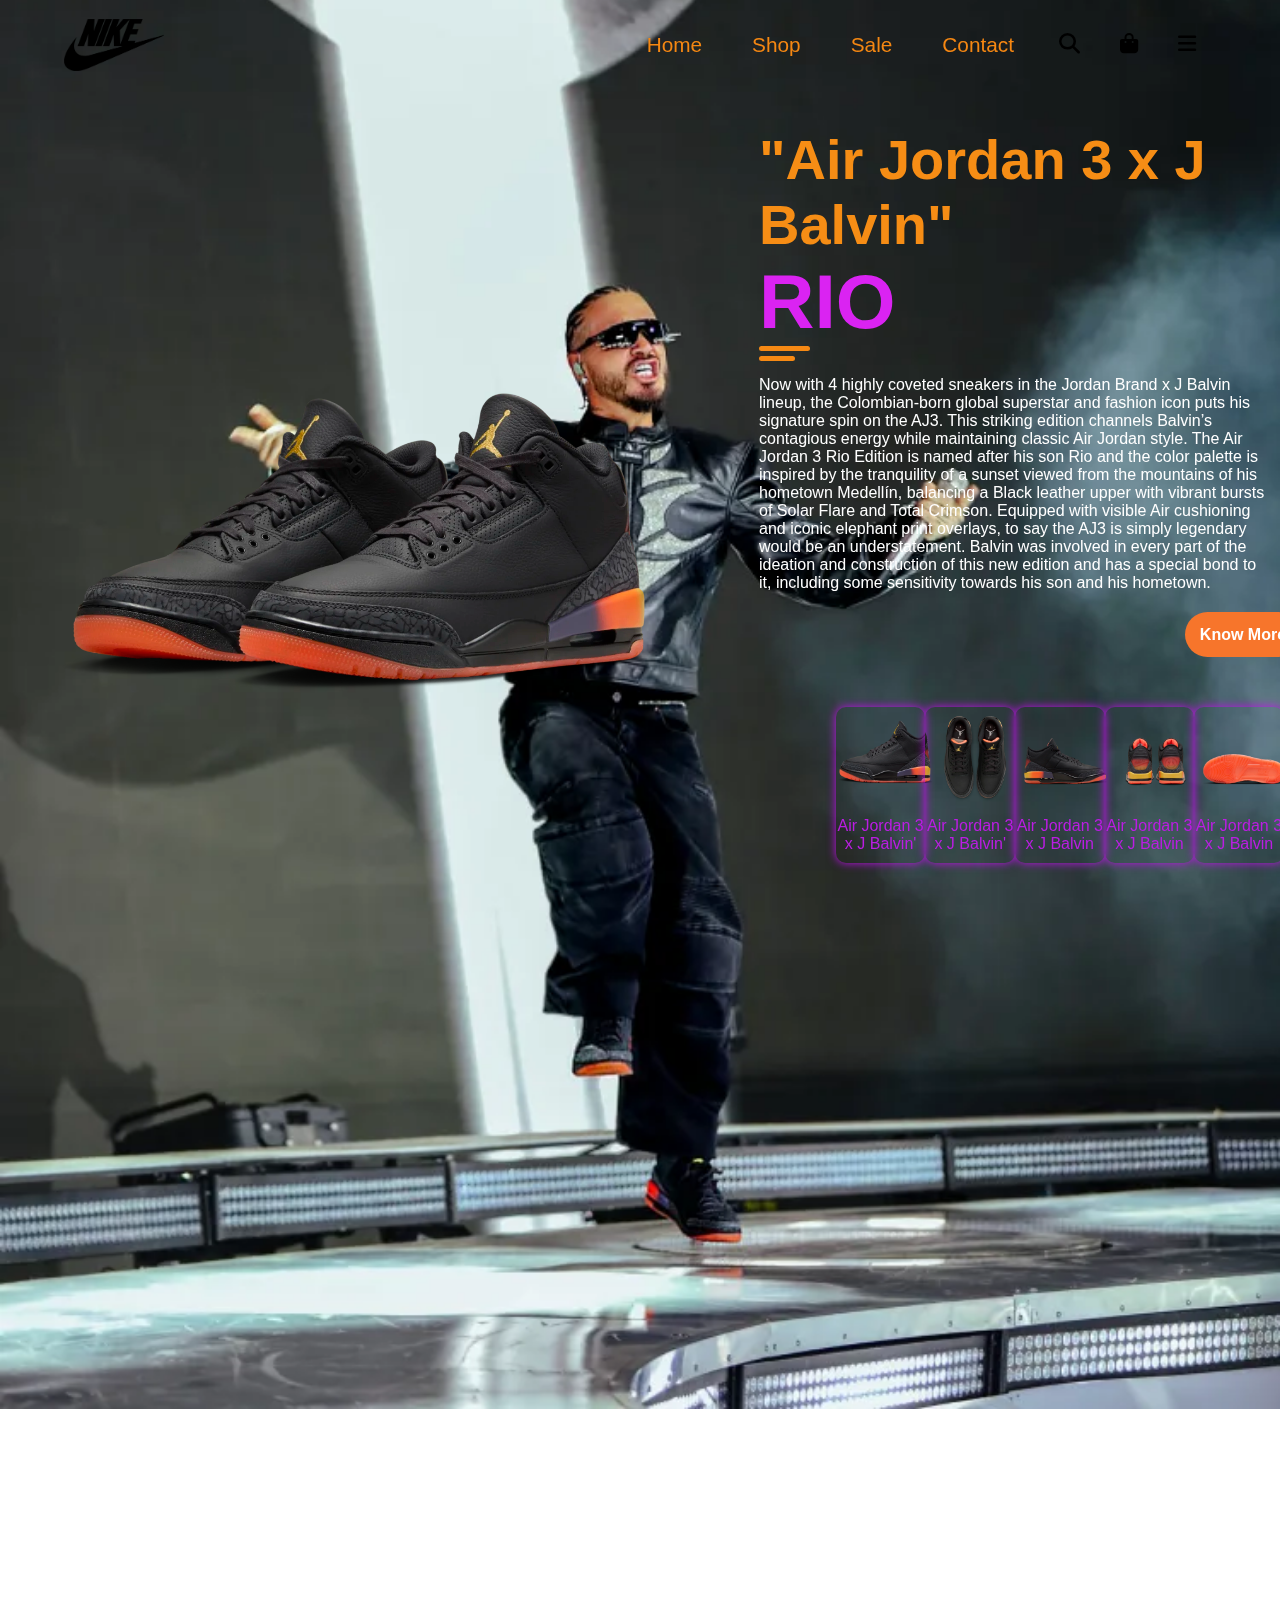
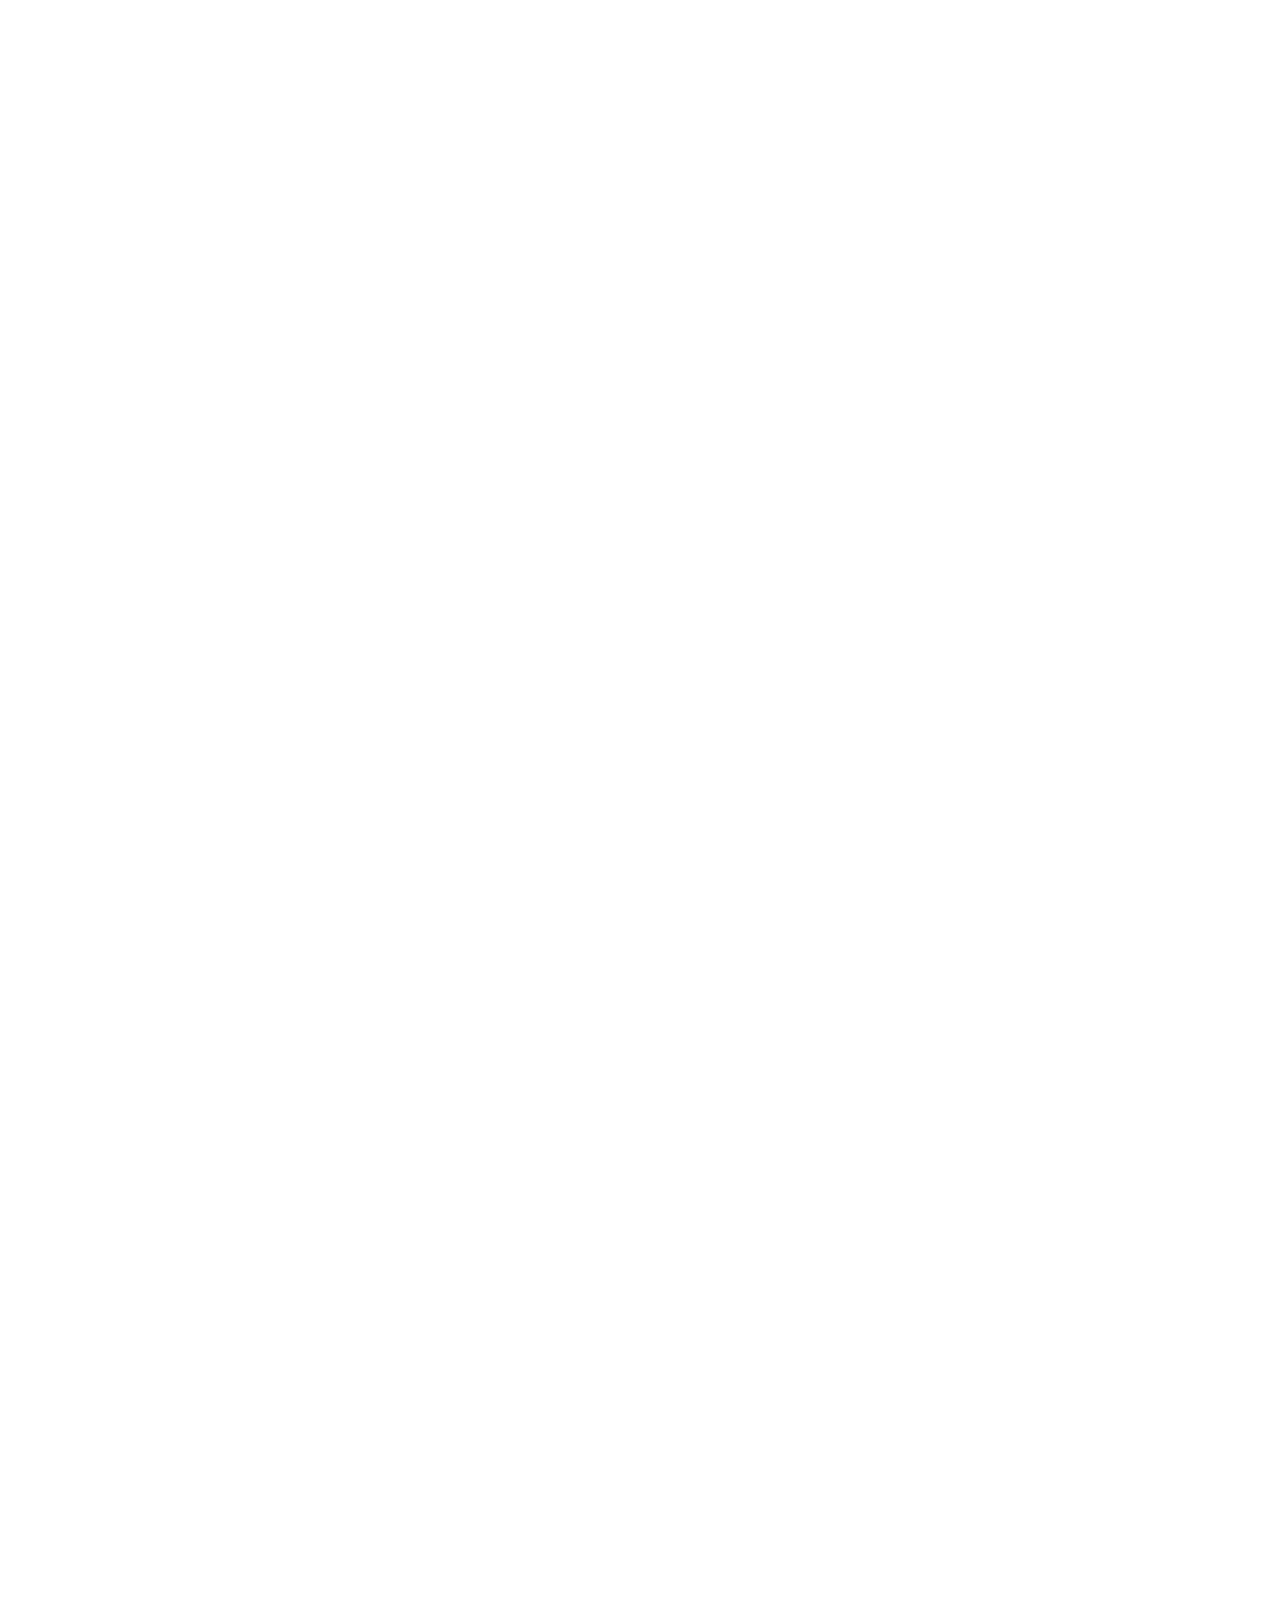
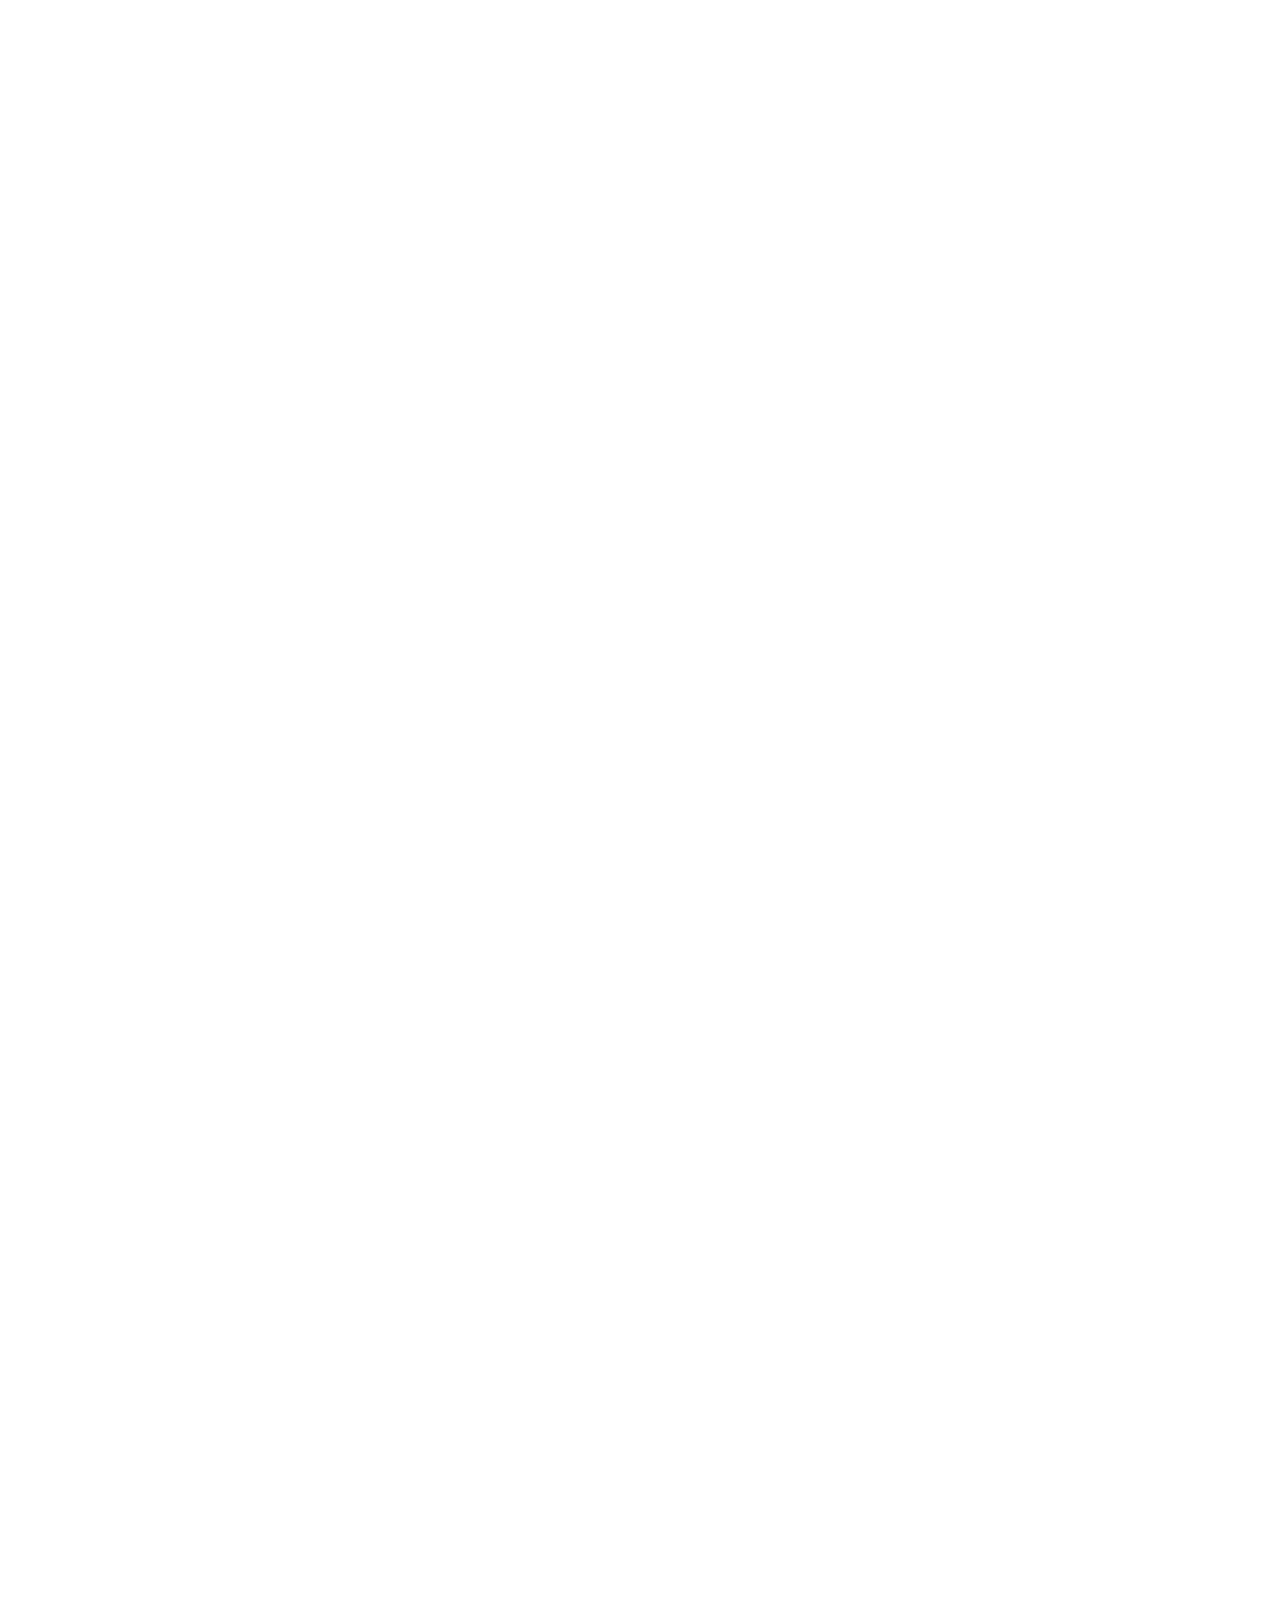
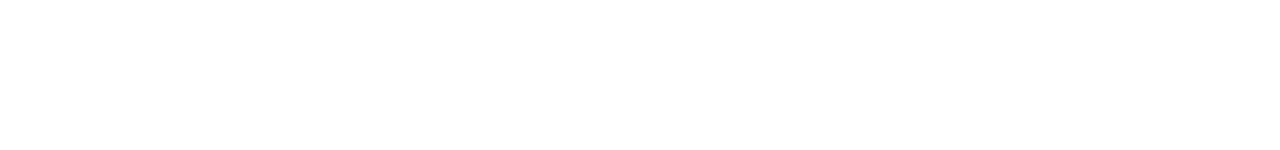
==== commit dfacfb55: "Update J bavlin nk.html" ====
--- a/J bavlin nk.html
+++ b/J bavlin nk.html
@@ -98,8 +98,8 @@
             <img src="j1.webp" alt="">
         </div>
         <div class="content">
-            <h2 data-aos="fade-right" data-aos-duration="1200" data-aos-delay="700">"Jumpman Jack TR 'Bright Cactus"</h2>
-            <h1 data-aos="zoom-in" data-aos-duration="1200" data-aos-delay="900">JUMP LOW 1<span></span></h1>
+            <h2 data-aos="fade-right" data-aos-duration="1200" data-aos-delay="700">"Since his game-winning shot that brought"</h2>
+            <h1 data-aos="zoom-in" data-aos-duration="1200" data-aos-delay="900">championship glory to North Carolina<span></span></h1>
             <hr class="fir-line" data-aos="fade-right" data-aos-duration="1000" data-aos-delay="1000">
             <hr class="sec-line" data-aos="fade-right" data-aos-duration="1000" data-aos-delay="1100">
                 </div>
@@ -113,8 +113,8 @@
             <img src="j4.webp" alt="">
         </div>
         <div class="content">
-            <h2 data-aos="fade-right" data-aos-duration="1200" data-aos-delay="700">"Jumpman Jack TR 'Bright Cactus"</h2>
-            <h1 data-aos="zoom-in" data-aos-duration="1200" data-aos-delay="900">JUMP LOW 1<span></span></h1>
+            <h2 data-aos="fade-right" data-aos-duration="1200" data-aos-delay="700">"Michael Jordan has been at the forefront.</h2>
+            <h1 data-aos="zoom-in" data-aos-duration="1200" data-aos-delay="900">of basketball consciousness.<span></span></h1>
             <hr class="fir-line" data-aos="fade-right" data-aos-duration="1000" data-aos-delay="1000">
             <hr class="sec-line" data-aos="fade-right" data-aos-duration="1000" data-aos-delay="1100">
                 </div>
@@ -128,8 +128,8 @@
             <img src="j 2.webp" alt="">
         </div>
         <div class="content">
-            <h2 data-aos="fade-right" data-aos-duration="1200" data-aos-delay="700">"Jumpman Jack TR 'Bright Cactus"</h2>
-            <h1 data-aos="zoom-in" data-aos-duration="1200" data-aos-delay="900">JUMP LOW 1<span></span></h1>
+            <h2 data-aos="fade-right" data-aos-duration="1200" data-aos-delay="700">"He took the court in 1985,</h2>
+            <h1 data-aos="zoom-in" data-aos-duration="1200" data-aos-delay="900">wearing the original Air Jordan I<span></span></h1>
             <hr class="fir-line" data-aos="fade-right" data-aos-duration="1000" data-aos-delay="1000">
             <hr class="sec-line" data-aos="fade-right" data-aos-duration="1000" data-aos-delay="1100">
                 </div>
@@ -143,8 +143,8 @@
             <img src="j3.webp" alt="">
         </div>
         <div class="content">
-            <h2 data-aos="fade-right" data-aos-duration="1200" data-aos-delay="700">"Jumpman Jack TR 'Bright Cactus"</h2>
-            <h1 data-aos="zoom-in" data-aos-duration="1200" data-aos-delay="900">JUMP LOW 1<span></span></h1>
+            <h2 data-aos="fade-right" data-aos-duration="1200" data-aos-delay="700">"Simultaneously breaking league rules and his opponents'will </h2>
+            <h1 data-aos="zoom-in" data-aos-duration="1200" data-aos-delay="900">while capturing the imagination of fans worldwide.<span></span></h1>
             <hr class="fir-line" data-aos="fade-right" data-aos-duration="1000" data-aos-delay="1000">
             <hr class="sec-line" data-aos="fade-right" data-aos-duration="1000" data-aos-delay="1100">
                 </div>
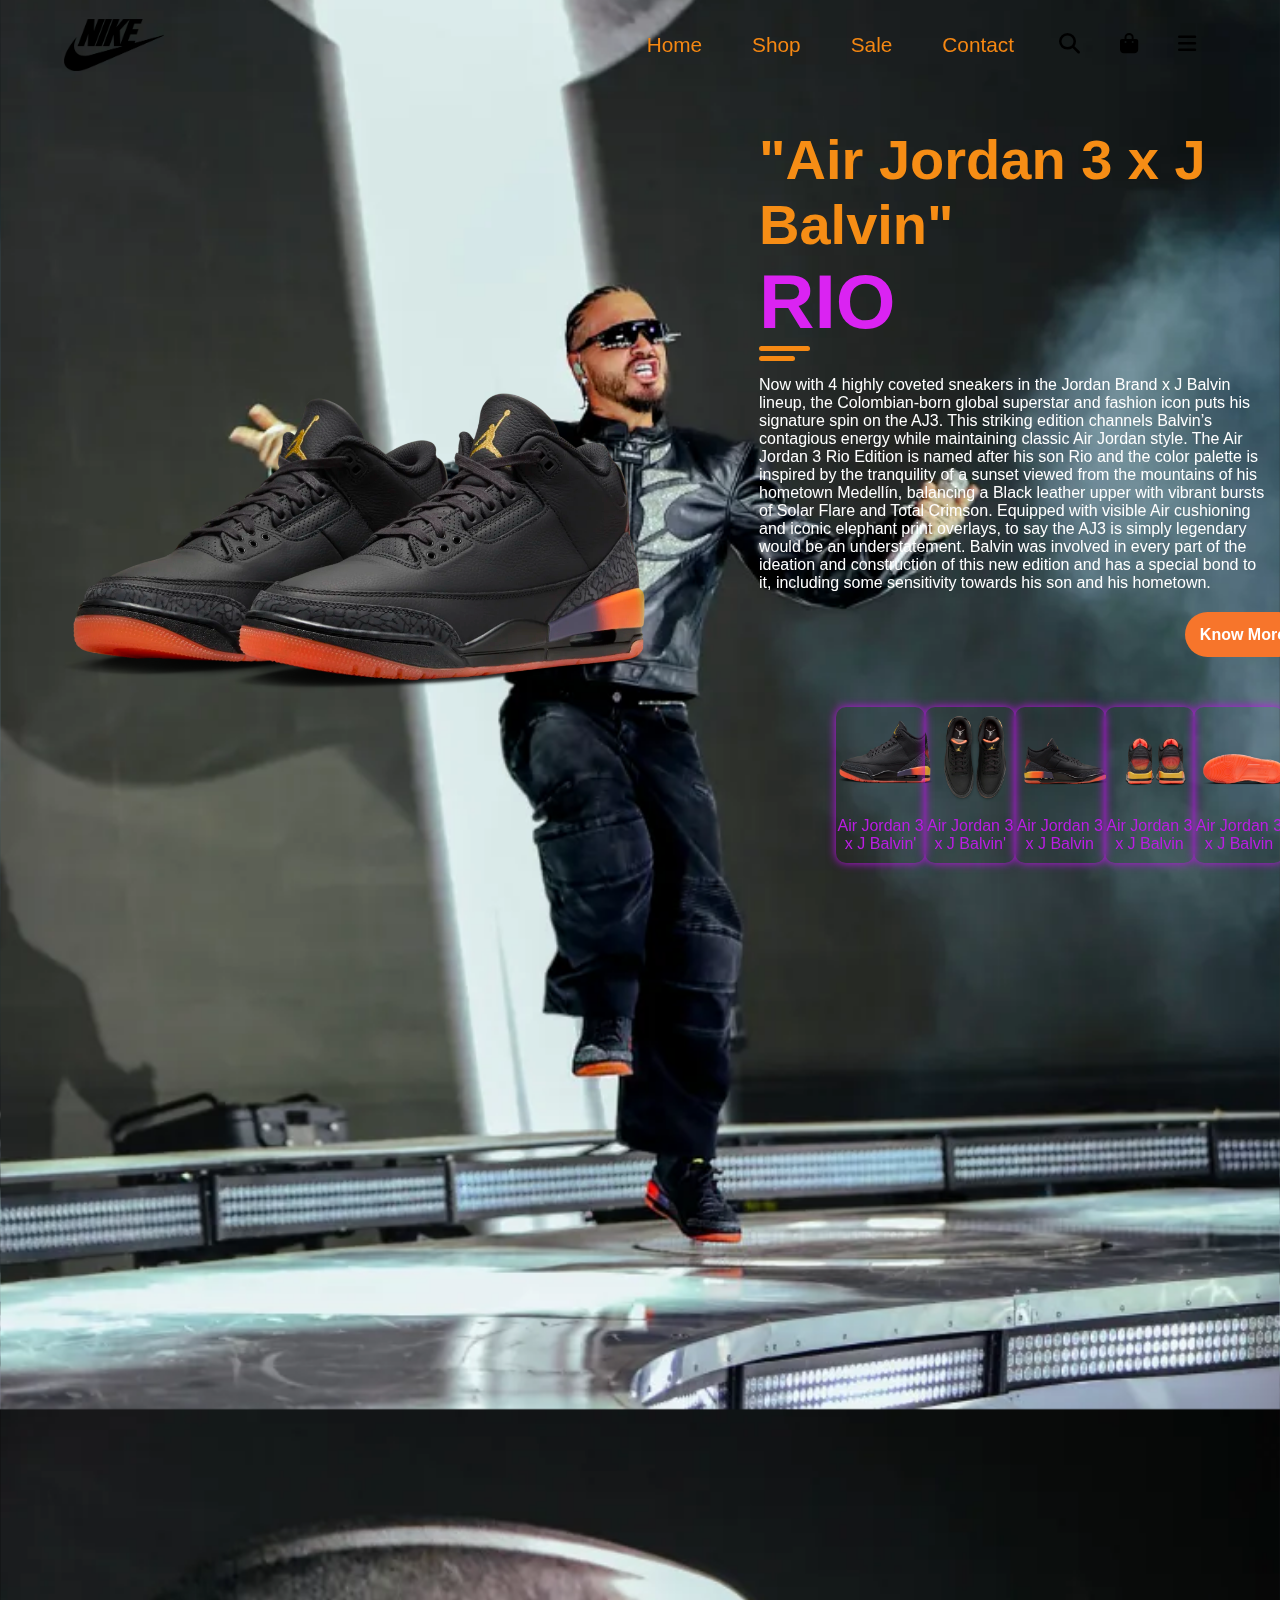
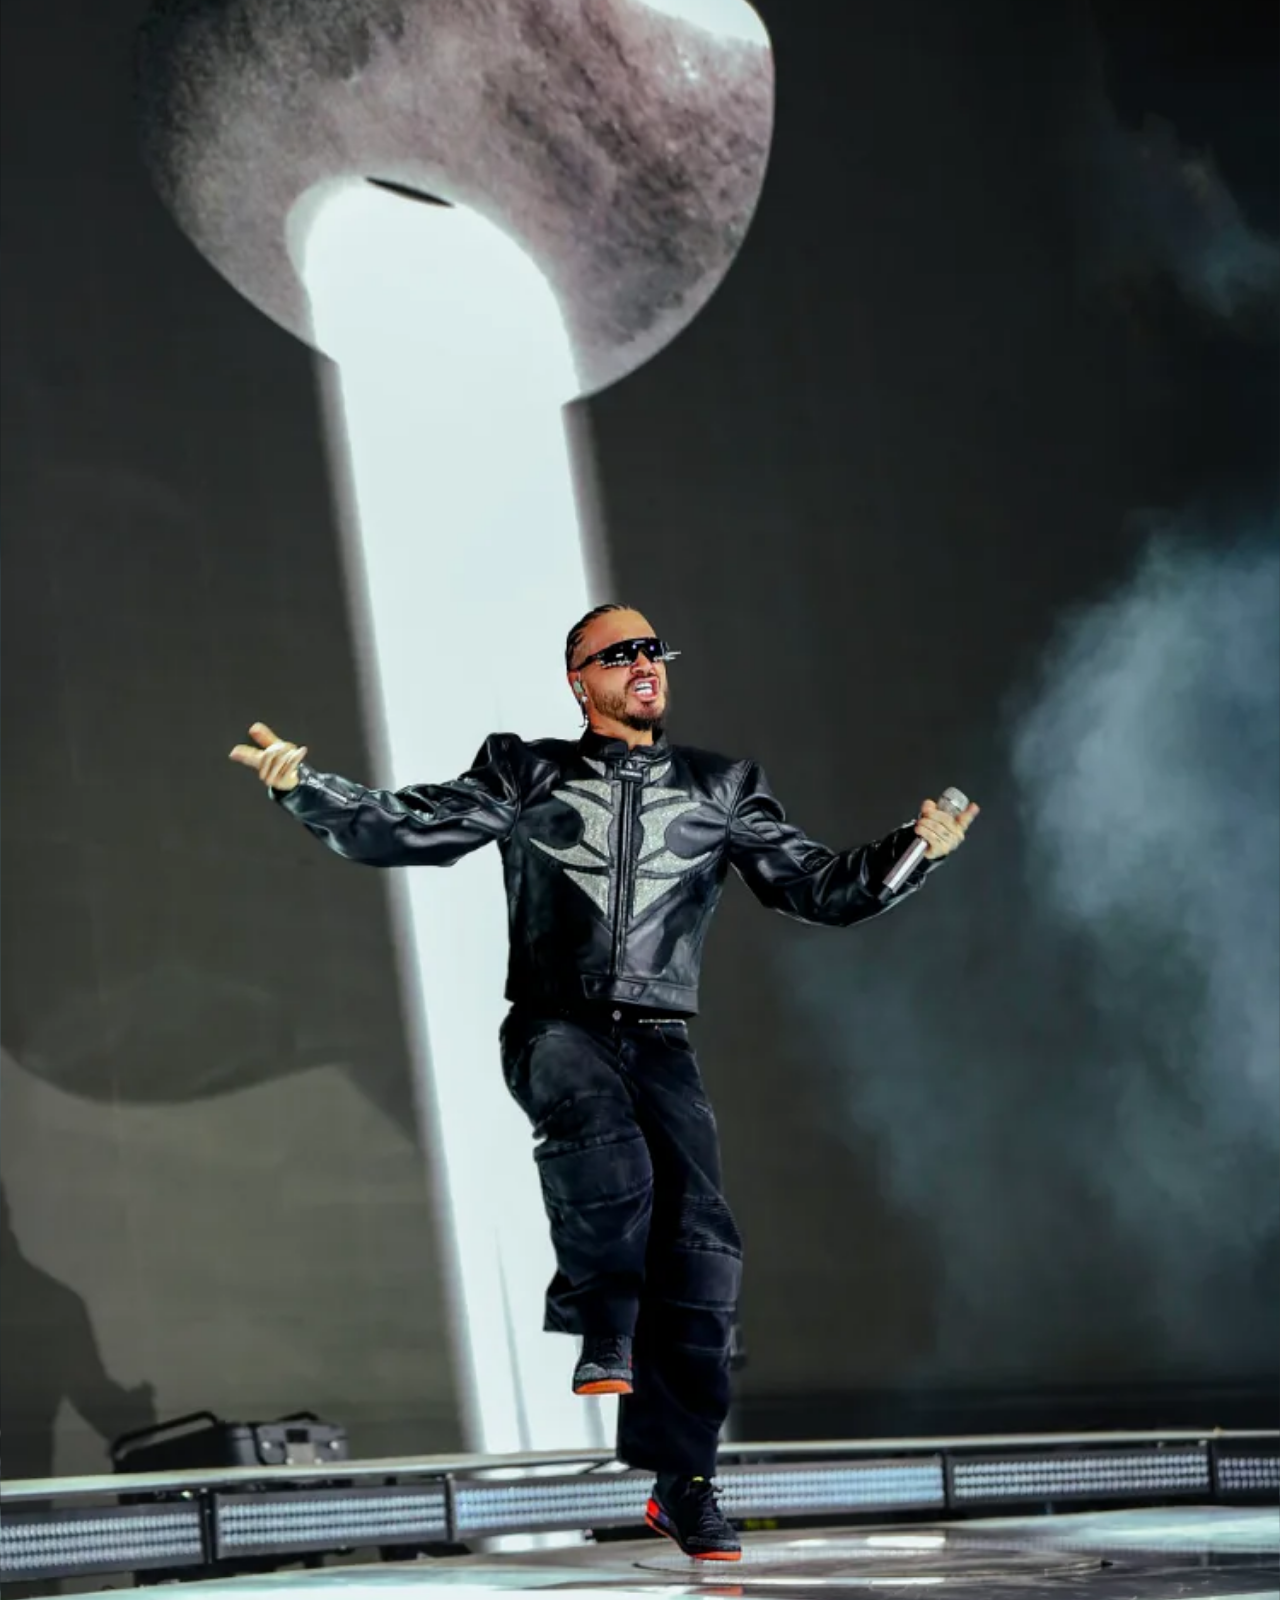
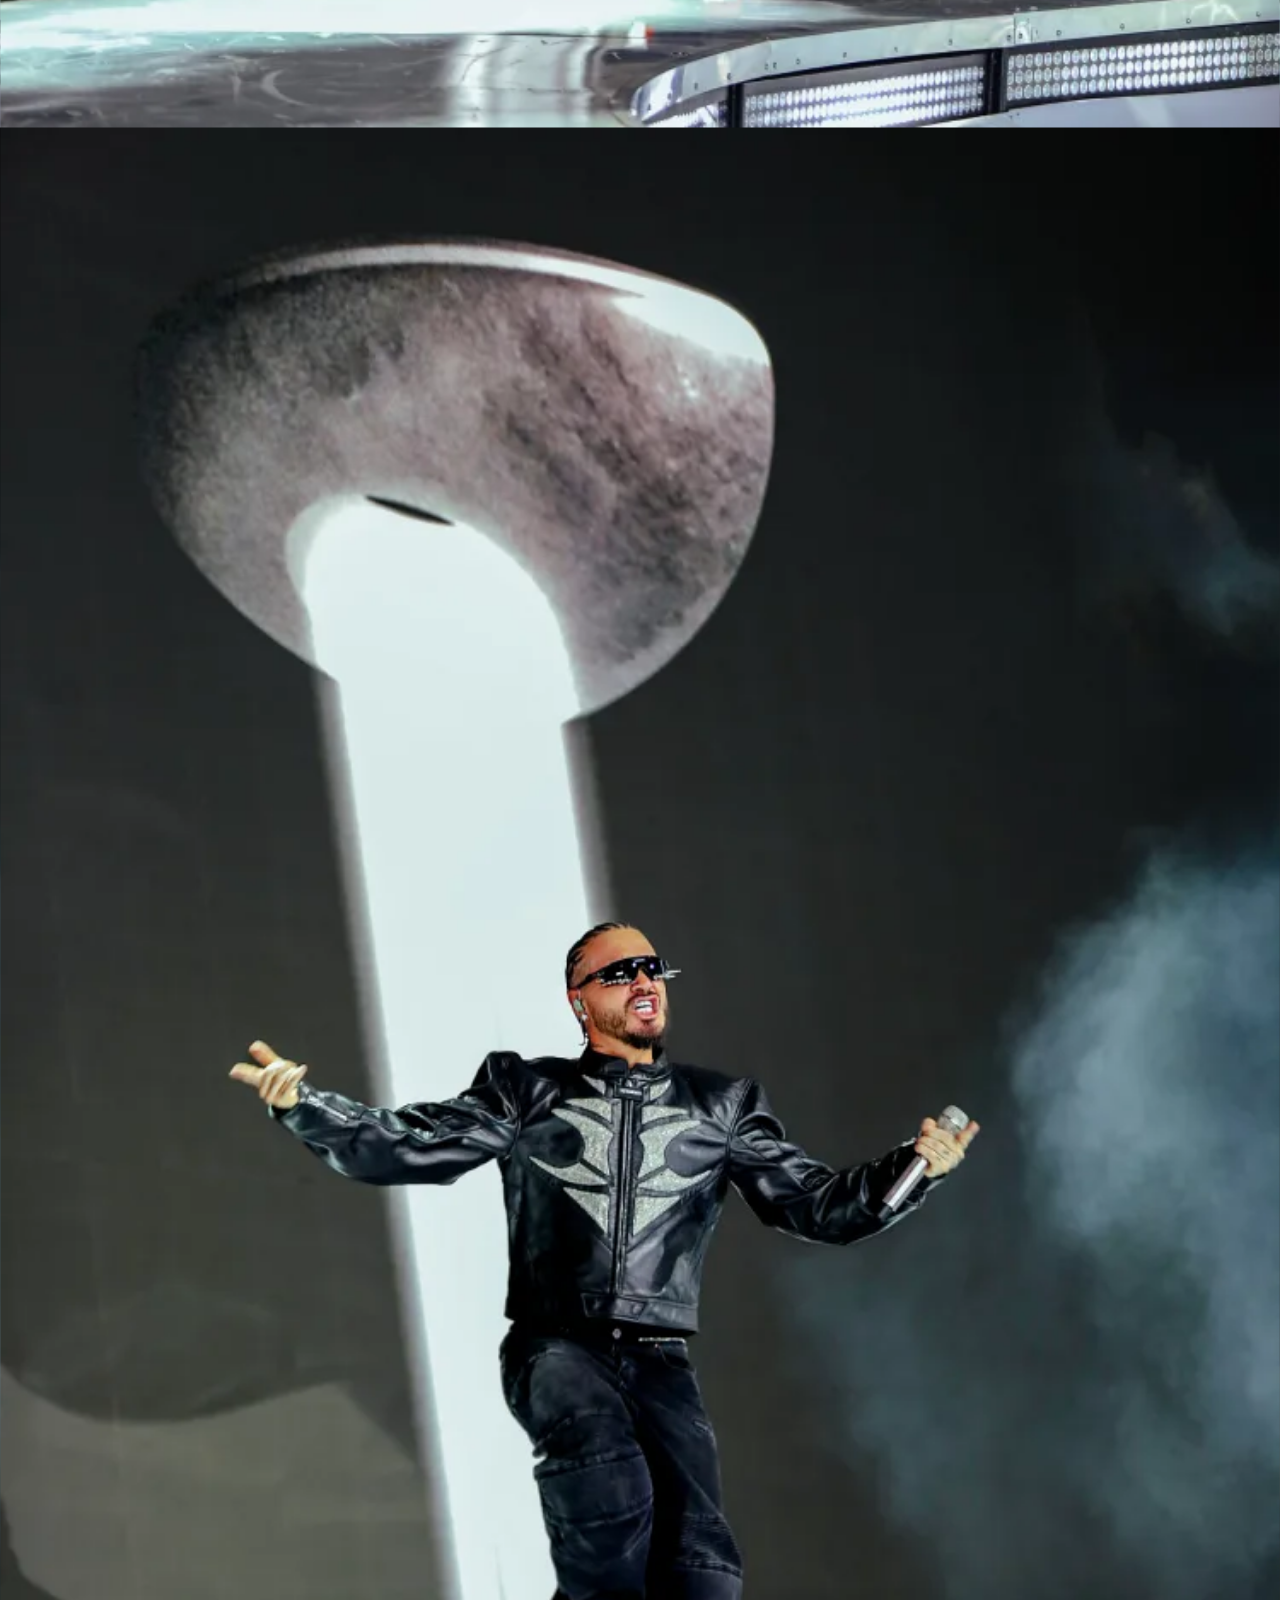
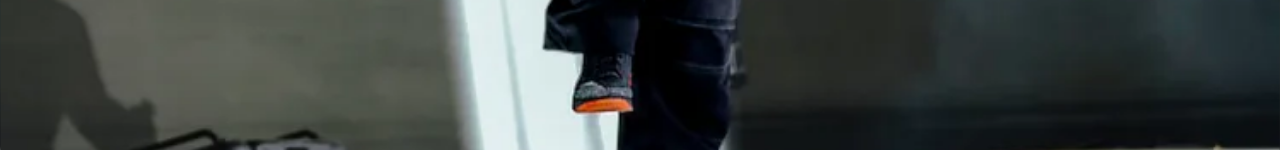
==== commit 33e61df2: "Update J bavlin nk.html" ====
--- a/J bavlin nk.html
+++ b/J bavlin nk.html
@@ -78,7 +78,7 @@
         </div>
     </section>
 <body>  
-    <section>
+    <section class= "popup">
         <div class="image" data-aos="zoom-in-right" data-aos-duration="2000">
             <img src="j5.webp" alt="">
         </div>
@@ -93,7 +93,7 @@
     </section>
  </body>
 <body>  
-    <section>
+    <section class= "popup2">
         <div class="image" data-aos="zoom-in-right" data-aos-duration="2000">
             <img src="j1.webp" alt="">
         </div>
@@ -108,7 +108,7 @@
     </section>
  </body> 
  <body>  
-    <section>
+    <section class= "popup3">
         <div class="image" data-aos="zoom-in-right" data-aos-duration="2000">
             <img src="j4.webp" alt="">
         </div>
@@ -123,7 +123,7 @@
     </section>
  </body> 
  <body>  
-    <section>
+    <section class= "popup4">
         <div class="image" data-aos="zoom-in-right" data-aos-duration="2000">
             <img src="j 2.webp" alt="">
         </div>
@@ -138,7 +138,7 @@
     </section>
  </body> 
  <body>  
-    <section>
+    <section class= "popup5">
         <div class="image" data-aos="zoom-in-right" data-aos-duration="2000">
             <img src="j3.webp" alt="">
         </div>
--- a/bavlin.css
+++ b/bavlin.css
@@ -9,7 +9,7 @@
     height: 100vh;
     background-image: url(j8.webp);
     background-position: center;
-    background-repeat: no-repeat;
+    background-repeat: repeat;
     background-size: cover;
 }
 
@@ -276,4 +276,4 @@
         margin:15px 0 ;
     }
    
-}+}
